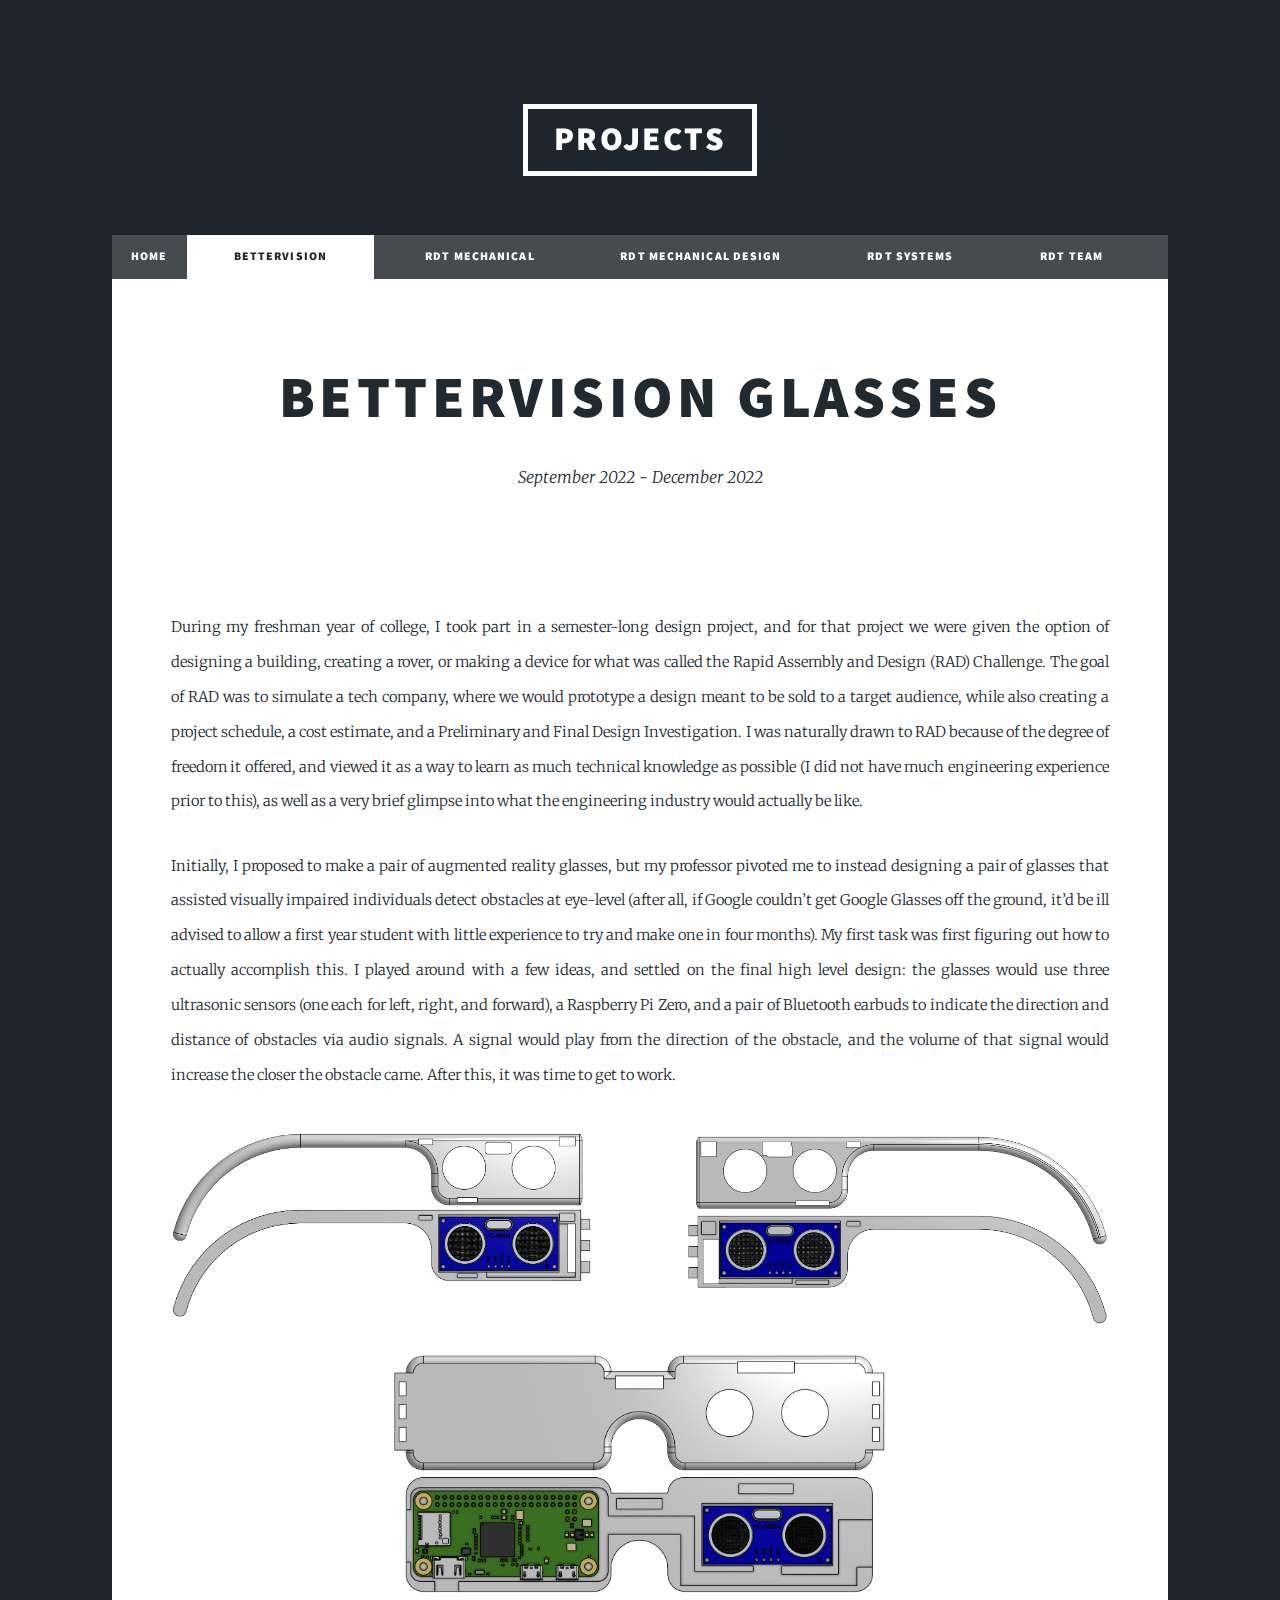
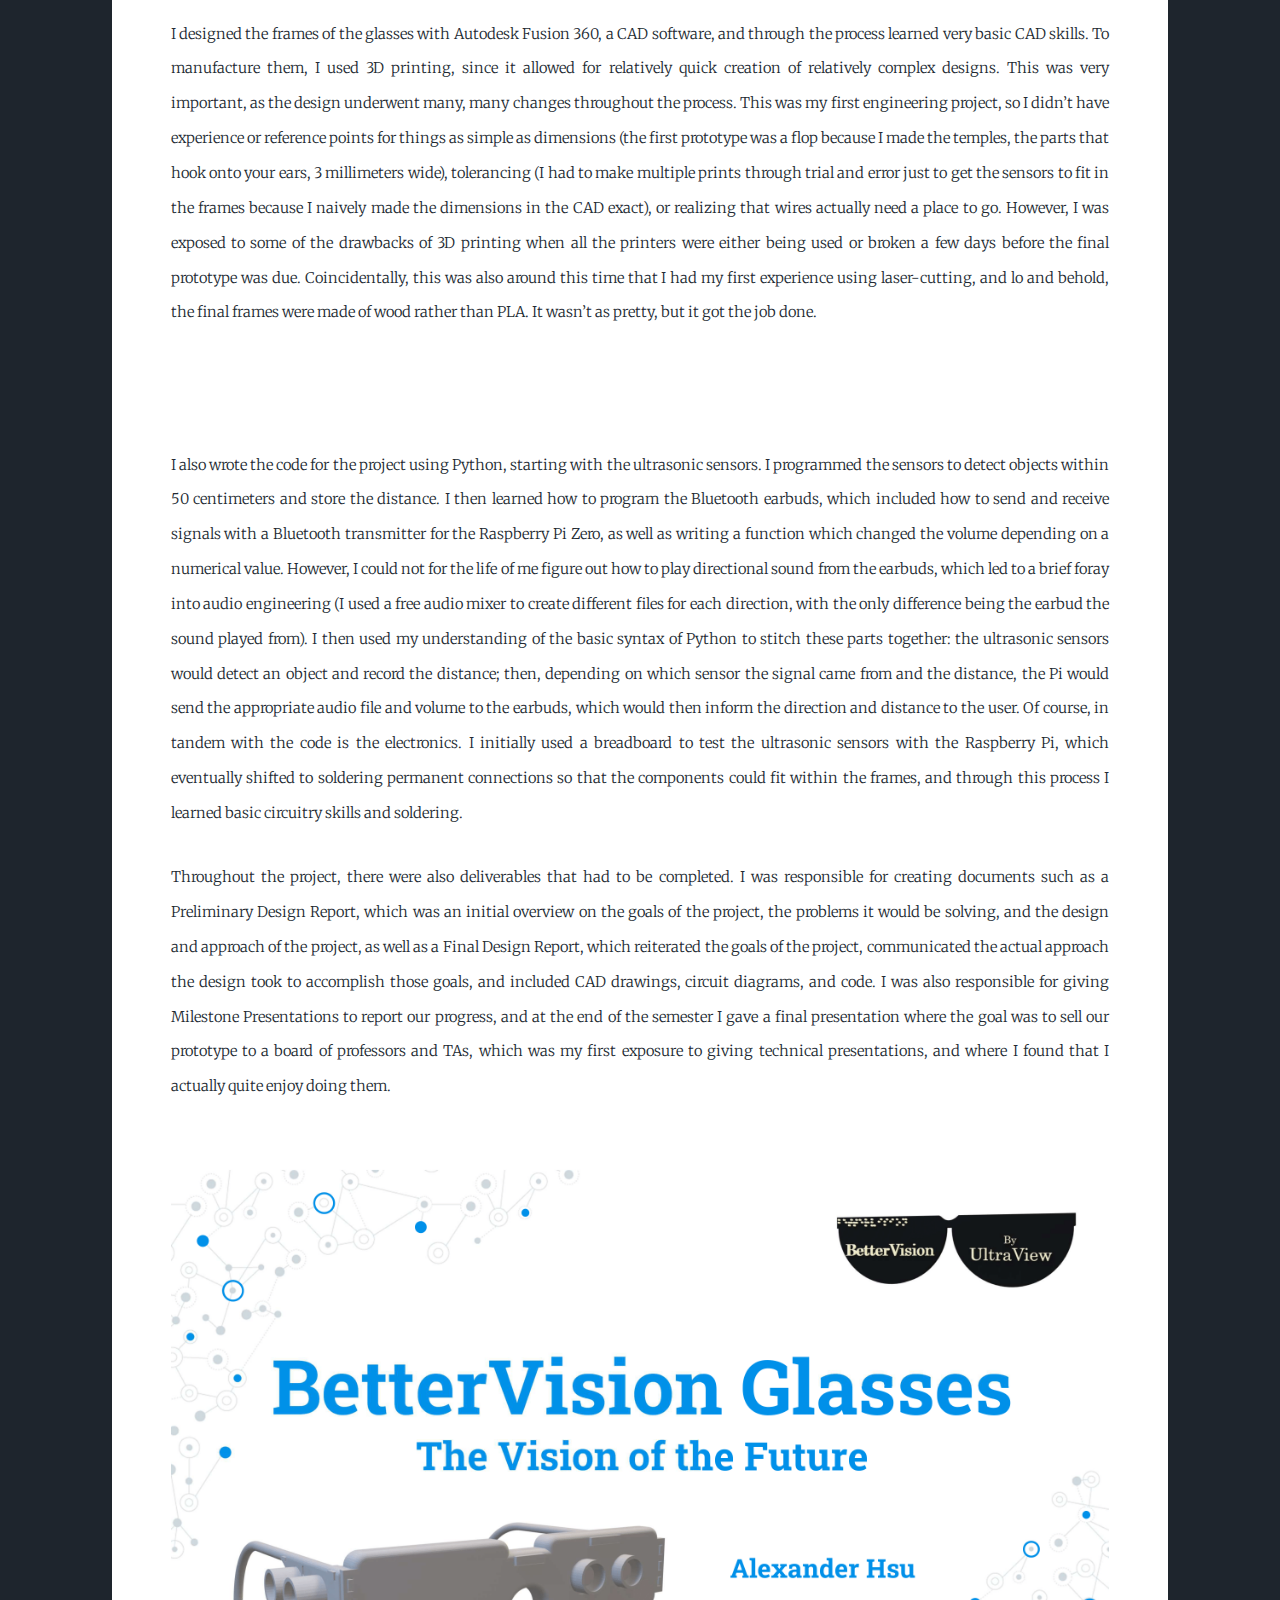
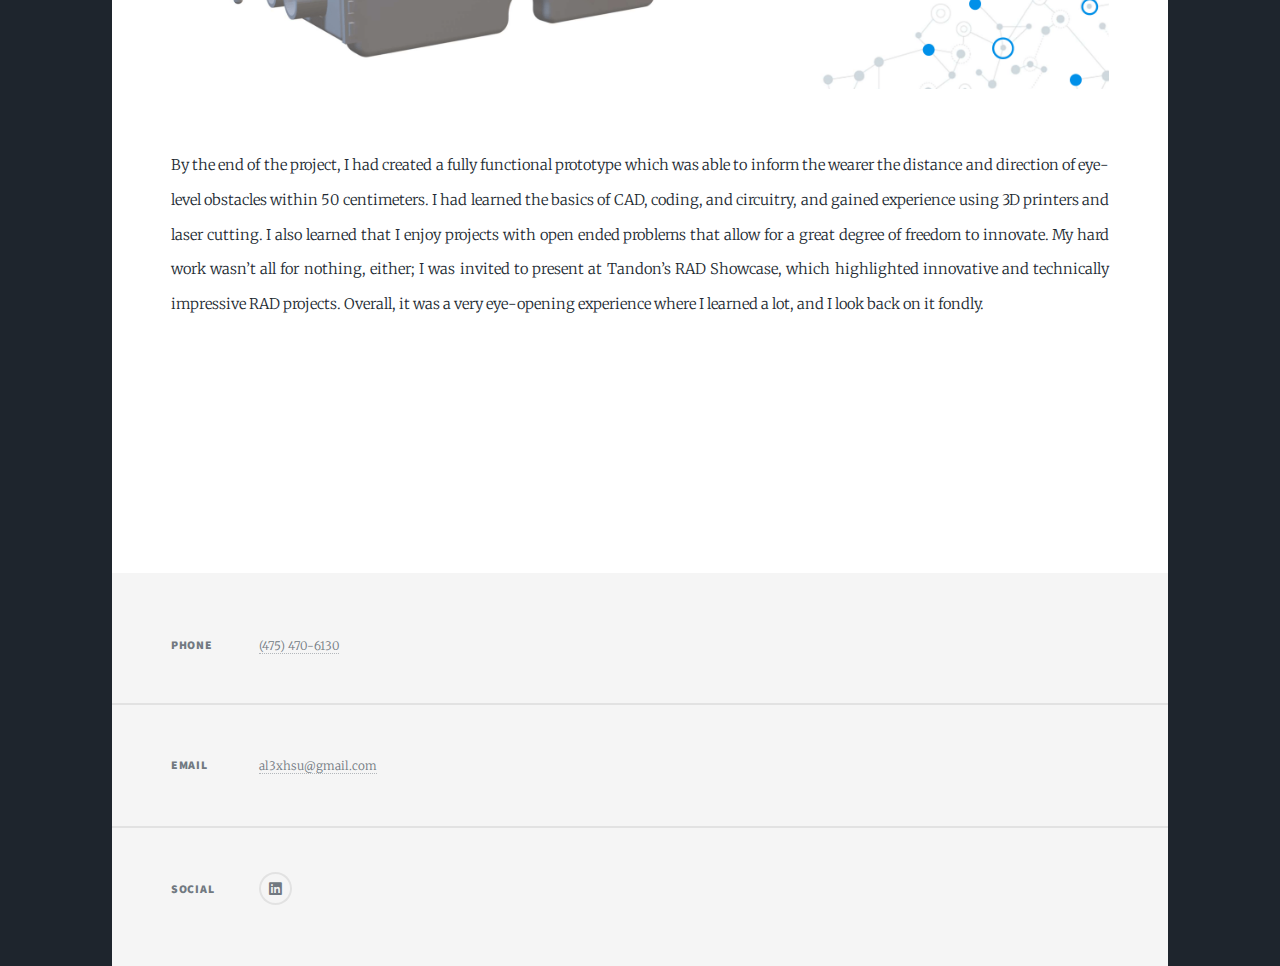
==== bettervision.html @ 8af9a76c "Update bettervision.html" ====
<!DOCTYPE HTML>
<!--
	Massively by HTML5 UP
	html5up.net | @ajlkn
	Free for personal and commercial use under the CCA 3.0 license (html5up.net/license)
-->
<html>
	<head>
		<title>BetterVision Glasses</title>
		<meta charset="utf-8" />
		<meta name="viewport" content="width=device-width, initial-scale=1, user-scalable=no" />
		<link rel="stylesheet" href="assets/css/main.css" />
		<noscript><link rel="stylesheet" href="assets/css/noscript.css" /></noscript>
	</head>
	<body class="is-preload">

		<!-- Wrapper -->
			<div id="wrapper">

				<!-- Header -->
					<header id="header">
						<a href="index.html" class="logo">Projects</a>
					</header>

				<!-- Nav -->
                    <nav id="nav">
                        <ul class="links">
                            <li><a href="index.html">Home</a></li>
							<li class="active"><a href="bettervision.html">BetterVision Glasses</a></li>
							<li><a href="rdt-meche.html">RDT Mechanical Engineer</a></li>
							<li><a href="rdt-mechanical-design-lead.html">RDT Mechanical Design Lead</a></li>
							<li><a href="rdt-se.html">RDT Systems Engineer</a></li>
							<li><a href="rdt-team-lead.html">RDT Team Lead</a></li>
                        </ul>
                    </nav>

				<!-- Main -->
					<div id="main">

						<!-- Post -->
							<section class="post">
								<header class="major">
									<h1>BetterVision Glasses</h1>
									<p>September 2022 - December 2022</p>
								</header>
								<div class="image main"><img src="images/bettervision title.png" alt="" /></div>
								<p>During my freshman year of college, I took part in a semester-long design project, and for that project we were given the option of designing a building, creating a rover, or making a device for what was called the Rapid Assembly and Design (RAD) Challenge. The goal of RAD was to simulate a tech company, where we would prototype a design meant to be sold to a target audience, while also creating a project schedule, a cost estimate, and a Preliminary and Final Design Investigation. I was naturally drawn to RAD because of the degree of freedom it offered, and viewed it as a way to learn as much technical knowledge as possible (I did not have much engineering experience prior to this), as well as a very brief glimpse into what the engineering industry would actually be like.</p>
								<p>Initially, I proposed to make a pair of augmented reality glasses, but my professor pivoted me to instead designing a pair of glasses that assisted visually impaired individuals detect obstacles at eye-level (after all, if Google couldn’t get Google Glasses off the ground, it’d be ill advised to allow a first year student with little experience to try and make one in four months). My first task was first figuring out how to actually accomplish this. I played around with a few ideas, and settled on the final high level design: the glasses would use three ultrasonic sensors (one each for left, right, and forward), a Raspberry Pi Zero, and a pair of Bluetooth earbuds to indicate the direction and distance of obstacles via audio signals. A signal would play from the direction of the obstacle, and the volume of that signal would increase the closer the obstacle came. After this, it was time to get to work. </p>
								<div class="image left"><img src="images/bvright.png" alt="" /></div><div class="image right"><img src="images/bvleft.png" alt="" /></div>
								<div class="image center"><img src="images/bvfront.png" alt="" /></div>
								<p>I designed the frames of the glasses with Autodesk Fusion 360, a CAD software, and through the process learned very basic CAD skills. To manufacture them, I used 3D printing, since it allowed for relatively quick creation of relatively complex designs. This was very important, as the design underwent many, many changes throughout the process. This was my first engineering project, so I didn’t have experience or reference points for things as simple as dimensions (the first prototype was a flop because I made the temples, the parts that hook onto your ears, 3 millimeters wide), tolerancing (I had to make multiple prints through trial and error just to get the sensors to fit in the frames because I naively made the dimensions in the CAD exact), or realizing that wires actually need a place to go. However, I was exposed to some of the drawbacks of 3D printing when all the printers were either being used or broken a few days before the final prototype was due. Coincidentally, this was also around this time that I had my first experience using laser-cutting, and lo and behold, the final frames were made of wood rather than PLA. It wasn’t as pretty, but it got the job done.</p>
								<div class="image main"><img src="images/physicalframes.png" alt="" /></div>
								<p>I also wrote the code for the project using Python, starting with the ultrasonic sensors. I programmed the sensors to detect objects within 50 centimeters and store the distance. I then learned how to program the Bluetooth earbuds, which included how to send and receive signals with a Bluetooth transmitter for the Raspberry Pi Zero, as well as writing a function which changed the volume depending on a numerical value. However, I could not for the life of me figure out how to play directional sound from the earbuds, which led to a brief foray into audio engineering (I used a free audio mixer to create different files for each direction, with the only difference being the earbud the sound played from). I then used my understanding of the basic syntax of Python to stitch these parts together: the ultrasonic sensors would detect an object and record the distance; then, depending on which sensor the signal came from and the distance, the Pi would send the appropriate audio file and volume to the earbuds, which would then inform the direction and distance to the user. Of course, in tandem with the code is the electronics. I initially used a breadboard to test the ultrasonic sensors with the Raspberry Pi, which eventually shifted to soldering permanent connections so that the components could fit within the frames, and through this process I learned basic circuitry skills and soldering.</p>
								<p>Throughout the project, there were also deliverables that had to be completed. I was responsible for creating documents such as a Preliminary Design Report, which was an initial overview on the goals of the project, the problems it would be solving, and the design and approach of the project, as well as a Final Design Report, which reiterated the goals of the project, communicated the actual approach the design took to accomplish those goals, and included CAD drawings, circuit diagrams, and code. I was also responsible for giving Milestone Presentations to report our progress, and at the end of the semester I gave a final presentation where the goal was to sell our prototype to a board of professors and TAs, which was my first exposure to giving technical presentations, and where I found that I actually quite enjoy doing them.</p>
								<div class="image main"><img src="images/bvpres.png" alt="" /></div>
								<p>By the end of the project, I had created a fully functional prototype which was able to inform the wearer the distance and direction of eye-level obstacles within 50 centimeters. I had learned the basics of CAD, coding, and circuitry, and gained experience using 3D printers and laser cutting. I also learned that I enjoy projects with open ended problems that allow for a great degree of freedom to innovate. My hard work wasn’t all for nothing, either; I was invited to present at Tandon’s RAD Showcase, which highlighted innovative and technically impressive RAD projects. Overall, it was a very eye-opening experience where I learned a lot, and I look back on it fondly.</p>
								<iframe width = 80% height = 40% src="https://www.youtube.com/embed/MuAS_kwCb08"></iframe>
							</section>

					</div>

				<!-- Footer -->
					<footer id="footer">
						</section>
						<section class="split contact">
							<section>
								<h3>Phone</h3>
								<p><a href="#">(475) 470-6130</a></p>
							</section>
							<section>
								<h3>Email</h3>
								<p><a href="#">al3xhsu@gmail.com</a></p>
							</section>
							<section>
								<h3>Social</h3>
								<ul class="icons alt"><li><a href="https://www.linkedin.com/in/alexander-hsu-753061252/" class="icon brands alt fa-linkedin"><span class="label">LinkedIn</span></a></li>
								</ul>
							</section>
						</section>
					</footer>

					</div>

			</div>

		<!-- Scripts -->
			<script src="assets/js/jquery.min.js"></script>
			<script src="assets/js/jquery.scrollex.min.js"></script>
			<script src="assets/js/jquery.scrolly.min.js"></script>
			<script src="assets/js/browser.min.js"></script>
			<script src="assets/js/breakpoints.min.js"></script>
			<script src="assets/js/util.js"></script>
			<script src="assets/js/main.js"></script>

	</body>
</html>
---- assets/css/main.css ----
@import url(fontawesome-all.min.css);
@import url("https://fonts.googleapis.com/css?family=Merriweather:300,700,300italic,700italic|Source+Sans+Pro:900");

/*
	Massively by HTML5 UP
	html5up.net | @ajlkn
	Free for personal and commercial use under the CCA 3.0 license (html5up.net/license)
*/

html, body, div, span, applet, object,
iframe, h1, h2, h3, h4, h5, h6, p, blockquote,
pre, a, abbr, acronym, address, big, cite,
code, del, dfn, em, img, ins, kbd, q, s, samp,
small, strike, strong, sub, sup, tt, var, b,
u, i, center, dl, dt, dd, ol, ul, li, fieldset,
form, label, legend, table, caption, tbody,
tfoot, thead, tr, th, td, article, aside,
canvas, details, embed, figure, figcaption,
footer, header, hgroup, menu, nav, output, ruby,
section, summary, time, mark, audio, video {
	margin: 0;
	padding: 0;
	border: 0;
	font-size: 100%;
	font: inherit;
	vertical-align: baseline;}

article, aside, details, figcaption, figure,
footer, header, hgroup, menu, nav, section {
	display: block;}

body {
	line-height: 1;
}

ol, ul {
	list-style: none;
}

blockquote, q {
	quotes: none;
}

	blockquote:before, blockquote:after, q:before, q:after {
		content: '';
		content: none;
	}

table {
	border-collapse: collapse;
	border-spacing: 0;
}

body {
	-webkit-text-size-adjust: none;
}

mark {
	background-color: transparent;
	color: inherit;
}

input::-moz-focus-inner {
	border: 0;
	padding: 0;
}

input, select, textarea {
	-moz-appearance: none;
	-webkit-appearance: none;
	-ms-appearance: none;
	appearance: none;
}

/* Basic */

	@-ms-viewport {
		width: device-width;
	}

	body {
		-ms-overflow-style: scrollbar;
	}

	@media screen and (max-width: 480px) {

		html, body {
			min-width: 320px;
		}

	}

	html {
		box-sizing: border-box;
	}

	*, *:before, *:after {
		box-sizing: inherit;
	}

	body {
		background-color: #1e252d;
	}

		body.is-preload *, body.is-preload *:before, body.is-preload *:after {
			-moz-animation: none !important;
			-webkit-animation: none !important;
			-ms-animation: none !important;
			animation: none !important;
			-moz-transition: none !important;
			-webkit-transition: none !important;
			-ms-transition: none !important;
			transition: none !important;
		}

/* Type */

	html {
		font-size: 16pt;
	}

		@media screen and (max-width: 1680px) {

			html {
				font-size: 12pt;
			}

		}

		@media screen and (max-width: 1280px) {

			html {
				font-size: 11pt;
			}

		}

		@media screen and (max-width: 360px) {

			html {
				font-size: 10pt;
			}

		}

	body {
		color: #212931;
	}

	body, input, select, textarea {
		font-family: "Merriweather", Georgia, serif;
		font-weight: 300;
		font-size: 1rem;
		line-height: 2.375;
	}

	a {
		-moz-transition: color 0.2s ease-in-out, background-color 0.2s ease-in-out, border-color 0.2s ease-in-out, box-shadow 0.2s ease-in-out;
		-webkit-transition: color 0.2s ease-in-out, background-color 0.2s ease-in-out, border-color 0.2s ease-in-out, box-shadow 0.2s ease-in-out;
		-ms-transition: color 0.2s ease-in-out, background-color 0.2s ease-in-out, border-color 0.2s ease-in-out, box-shadow 0.2s ease-in-out;
		transition: color 0.2s ease-in-out, background-color 0.2s ease-in-out, border-color 0.2s ease-in-out, box-shadow 0.2s ease-in-out;
		border-bottom: dotted 1px;
		text-decoration: none;
	}

		a:hover {
			border-bottom-color: transparent;
		}

	strong, b {
		font-weight: 600;
	}

	em, i {
		font-style: italic;
	}

	p {
		text-align: justify;
		margin: 0 0 2rem 0;
	}

	h1, h2, h3, h4, h5, h6 {
		font-family: "Source Sans Pro", Helvetica, sans-serif;
		font-weight: 900;
		line-height: 1.5;
		letter-spacing: 0.075em;
		text-transform: uppercase;
		margin: 0 0 1rem 0;
	}

		h1 a, h2 a, h3 a, h4 a, h5 a, h6 a {
			border-bottom: 0;
			color: inherit;
			text-decoration: none;
		}

	h1 {
		font-size: 4rem;
		line-height: 1.1;
		margin: 0 0 2rem 0;
	}

	h2 {
		font-size: 1.75rem;
		line-height: 1.3;
		margin: 0 0 1.5rem 0;
	}

	h3 {
		font-size: 1.25rem;
		margin: 0 0 1.5rem 0;
	}

	h4 {
		font-size: 1rem;
	}

	h5 {
		font-size: 0.9rem;
	}

	h6 {
		font-size: 0.8rem;
	}

	sub {
		font-size: 0.8rem;
		position: relative;
		top: 0.5rem;
	}

	sup {
		font-size: 0.8rem;
		position: relative;
		top: -0.5rem;
	}

	blockquote {
		border-left: solid 4px;
		font-style: italic;
		margin: 0 0 2rem 0;
		padding: 0.5rem 0 0.5rem 2rem;
	}

	code {
		border: solid 2px;
		font-family: "Courier New", monospace;
		font-size: 0.9rem;
		margin: 0 0.25rem;
		padding: 0.25rem 0.65rem;
	}

	pre {
		-webkit-overflow-scrolling: touch;
		font-family: "Courier New", monospace;
		font-size: 0.9rem;
		margin: 0 0 2rem 0;
	}

		pre code {
			display: block;
			line-height: 1.75;
			padding: 1rem 1.5rem;
			overflow-x: auto;
		}

	hr {
		border: 0;
		border-bottom: solid 2px;
		margin: 3rem 0;
	}

		hr.major {
			margin: 5rem 0;
		}

	.align-left {
		text-align: left;
	}

	.align-center {
		text-align: center;
	}

	.align-right {
		text-align: right;
	}

	input, select, textarea {
		color: #212931;
	}

	a {
		color: #212931;
		border-bottom-color: rgba(33, 41, 49, 0.5);
	}

		a:hover {
			border-bottom-color: transparent;
			color: #18bfef !important;
		}

	strong, b {
		color: #212931;
	}

	h1, h2, h3, h4, h5, h6 {
		color: #212931;
	}

	blockquote {
		border-left-color: #eeeeee;
	}

	code {
		background: rgba(220, 220, 220, 0.25);
		border-color: #eeeeee;
	}

	hr {
		border-bottom-color: #eeeeee;
	}

/* Row */

	.row {
		display: flex;
		flex-wrap: wrap;
		box-sizing: border-box;
		align-items: stretch;
	}

		.row > * {
			box-sizing: border-box;
		}

		.row.gtr-uniform > * > :last-child {
			margin-bottom: 0;
		}

		.row.aln-left {
			justify-content: flex-start;
		}

		.row.aln-center {
			justify-content: center;
		}

		.row.aln-right {
			justify-content: flex-end;
		}

		.row.aln-top {
			align-items: flex-start;
		}

		.row.aln-middle {
			align-items: center;
		}

		.row.aln-bottom {
			align-items: flex-end;
		}

		.row > .imp {
			order: -1;
		}

		.row > .col-1 {
			width: 8.33333%;
		}

		.row > .off-1 {
			margin-left: 8.33333%;
		}

		.row > .col-2 {
			width: 16.66667%;
		}

		.row > .off-2 {
			margin-left: 16.66667%;
		}

		.row > .col-3 {
			width: 25%;
		}

		.row > .off-3 {
			margin-left: 25%;
		}

		.row > .col-4 {
			width: 33.33333%;
		}

		.row > .off-4 {
			margin-left: 33.33333%;
		}

		.row > .col-5 {
			width: 41.66667%;
		}

		.row > .off-5 {
			margin-left: 41.66667%;
		}

		.row > .col-6 {
			width: 50%;
		}

		.row > .off-6 {
			margin-left: 50%;
		}

		.row > .col-7 {
			width: 58.33333%;
		}

		.row > .off-7 {
			margin-left: 58.33333%;
		}

		.row > .col-8 {
			width: 66.66667%;
		}

		.row > .off-8 {
			margin-left: 66.66667%;
		}

		.row > .col-9 {
			width: 75%;
		}

		.row > .off-9 {
			margin-left: 75%;
		}

		.row > .col-10 {
			width: 83.33333%;
		}

		.row > .off-10 {
			margin-left: 83.33333%;
		}

		.row > .col-11 {
			width: 91.66667%;
		}

		.row > .off-11 {
			margin-left: 91.66667%;
		}

		.row > .col-12 {
			width: 100%;
		}

		.row > .off-12 {
			margin-left: 100%;
		}

		.row.gtr-0 {
			margin-top: 0;
			margin-left: 0rem;
		}

			.row.gtr-0 > * {
				padding: 0 0 0 0rem;
			}

			.row.gtr-0.gtr-uniform {
				margin-top: 0rem;
			}

				.row.gtr-0.gtr-uniform > * {
					padding-top: 0rem;
				}

		.row.gtr-25 {
			margin-top: 0;
			margin-left: -0.375rem;
		}

			.row.gtr-25 > * {
				padding: 0 0 0 0.375rem;
			}

			.row.gtr-25.gtr-uniform {
				margin-top: -0.375rem;
			}

				.row.gtr-25.gtr-uniform > * {
					padding-top: 0.375rem;
				}

		.row.gtr-50 {
			margin-top: 0;
			margin-left: -0.75rem;
		}

			.row.gtr-50 > * {
				padding: 0 0 0 0.75rem;
			}

			.row.gtr-50.gtr-uniform {
				margin-top: -0.75rem;
			}

				.row.gtr-50.gtr-uniform > * {
					padding-top: 0.75rem;
				}

		.row {
			margin-top: 0;
			margin-left: -1.5rem;
		}

			.row > * {
				padding: 0 0 0 1.5rem;
			}

			.row.gtr-uniform {
				margin-top: -1.5rem;
			}

				.row.gtr-uniform > * {
					padding-top: 1.5rem;
				}

		.row.gtr-150 {
			margin-top: 0;
			margin-left: -2.25rem;
		}

			.row.gtr-150 > * {
				padding: 0 0 0 2.25rem;
			}

			.row.gtr-150.gtr-uniform {
				margin-top: -2.25rem;
			}

				.row.gtr-150.gtr-uniform > * {
					padding-top: 2.25rem;
				}

		.row.gtr-200 {
			margin-top: 0;
			margin-left: -3rem;
		}

			.row.gtr-200 > * {
				padding: 0 0 0 3rem;
			}

			.row.gtr-200.gtr-uniform {
				margin-top: -3rem;
			}

				.row.gtr-200.gtr-uniform > * {
					padding-top: 3rem;
				}

		@media screen and (max-width: 1680px) {

			.row {
				display: flex;
				flex-wrap: wrap;
				box-sizing: border-box;
				align-items: stretch;
			}

				.row > * {
					box-sizing: border-box;
				}

				.row.gtr-uniform > * > :last-child {
					margin-bottom: 0;
				}

				.row.aln-left {
					justify-content: flex-start;
				}

				.row.aln-center {
					justify-content: center;
				}

				.row.aln-right {
					justify-content: flex-end;
				}

				.row.aln-top {
					align-items: flex-start;
				}

				.row.aln-middle {
					align-items: center;
				}

				.row.aln-bottom {
					align-items: flex-end;
				}

				.row > .imp-xlarge {
					order: -1;
				}

				.row > .col-1-xlarge {
					width: 8.33333%;
				}

				.row > .off-1-xlarge {
					margin-left: 8.33333%;
				}

				.row > .col-2-xlarge {
					width: 16.66667%;
				}

				.row > .off-2-xlarge {
					margin-left: 16.66667%;
				}

				.row > .col-3-xlarge {
					width: 25%;
				}

				.row > .off-3-xlarge {
					margin-left: 25%;
				}

				.row > .col-4-xlarge {
					width: 33.33333%;
				}

				.row > .off-4-xlarge {
					margin-left: 33.33333%;
				}

				.row > .col-5-xlarge {
					width: 41.66667%;
				}

				.row > .off-5-xlarge {
					margin-left: 41.66667%;
				}

				.row > .col-6-xlarge {
					width: 50%;
				}

				.row > .off-6-xlarge {
					margin-left: 50%;
				}

				.row > .col-7-xlarge {
					width: 58.33333%;
				}

				.row > .off-7-xlarge {
					margin-left: 58.33333%;
				}

				.row > .col-8-xlarge {
					width: 66.66667%;
				}

				.row > .off-8-xlarge {
					margin-left: 66.66667%;
				}

				.row > .col-9-xlarge {
					width: 75%;
				}

				.row > .off-9-xlarge {
					margin-left: 75%;
				}

				.row > .col-10-xlarge {
					width: 83.33333%;
				}

				.row > .off-10-xlarge {
					margin-left: 83.33333%;
				}

				.row > .col-11-xlarge {
					width: 91.66667%;
				}

				.row > .off-11-xlarge {
					margin-left: 91.66667%;
				}

				.row > .col-12-xlarge {
					width: 100%;
				}

				.row > .off-12-xlarge {
					margin-left: 100%;
				}

				.row.gtr-0 {
					margin-top: 0;
					margin-left: 0rem;
				}

					.row.gtr-0 > * {
						padding: 0 0 0 0rem;
					}

					.row.gtr-0.gtr-uniform {
						margin-top: 0rem;
					}

						.row.gtr-0.gtr-uniform > * {
							padding-top: 0rem;
						}

				.row.gtr-25 {
					margin-top: 0;
					margin-left: -0.375rem;
				}

					.row.gtr-25 > * {
						padding: 0 0 0 0.375rem;
					}

					.row.gtr-25.gtr-uniform {
						margin-top: -0.375rem;
					}

						.row.gtr-25.gtr-uniform > * {
							padding-top: 0.375rem;
						}

				.row.gtr-50 {
					margin-top: 0;
					margin-left: -0.75rem;
				}

					.row.gtr-50 > * {
						padding: 0 0 0 0.75rem;
					}

					.row.gtr-50.gtr-uniform {
						margin-top: -0.75rem;
					}

						.row.gtr-50.gtr-uniform > * {
							padding-top: 0.75rem;
						}

				.row {
					margin-top: 0;
					margin-left: -1.5rem;
				}

					.row > * {
						padding: 0 0 0 1.5rem;
					}

					.row.gtr-uniform {
						margin-top: -1.5rem;
					}

						.row.gtr-uniform > * {
							padding-top: 1.5rem;
						}

				.row.gtr-150 {
					margin-top: 0;
					margin-left: -2.25rem;
				}

					.row.gtr-150 > * {
						padding: 0 0 0 2.25rem;
					}

					.row.gtr-150.gtr-uniform {
						margin-top: -2.25rem;
					}

						.row.gtr-150.gtr-uniform > * {
							padding-top: 2.25rem;
						}

				.row.gtr-200 {
					margin-top: 0;
					margin-left: -3rem;
				}

					.row.gtr-200 > * {
						padding: 0 0 0 3rem;
					}

					.row.gtr-200.gtr-uniform {
						margin-top: -3rem;
					}

						.row.gtr-200.gtr-uniform > * {
							padding-top: 3rem;
						}

		}

		@media screen and (max-width: 1280px) {

			.row {
				display: flex;
				flex-wrap: wrap;
				box-sizing: border-box;
				align-items: stretch;
			}

				.row > * {
					box-sizing: border-box;
				}

				.row.gtr-uniform > * > :last-child {
					margin-bottom: 0;
				}

				.row.aln-left {
					justify-content: flex-start;
				}

				.row.aln-center {
					justify-content: center;
				}

				.row.aln-right {
					justify-content: flex-end;
				}

				.row.aln-top {
					align-items: flex-start;
				}

				.row.aln-middle {
					align-items: center;
				}

				.row.aln-bottom {
					align-items: flex-end;
				}

				.row > .imp-large {
					order: -1;
				}

				.row > .col-1-large {
					width: 8.33333%;
				}

				.row > .off-1-large {
					margin-left: 8.33333%;
				}

				.row > .col-2-large {
					width: 16.66667%;
				}

				.row > .off-2-large {
					margin-left: 16.66667%;
				}

				.row > .col-3-large {
					width: 25%;
				}

				.row > .off-3-large {
					margin-left: 25%;
				}

				.row > .col-4-large {
					width: 33.33333%;
				}

				.row > .off-4-large {
					margin-left: 33.33333%;
				}

				.row > .col-5-large {
					width: 41.66667%;
				}

				.row > .off-5-large {
					margin-left: 41.66667%;
				}

				.row > .col-6-large {
					width: 50%;
				}

				.row > .off-6-large {
					margin-left: 50%;
				}

				.row > .col-7-large {
					width: 58.33333%;
				}

				.row > .off-7-large {
					margin-left: 58.33333%;
				}

				.row > .col-8-large {
					width: 66.66667%;
				}

				.row > .off-8-large {
					margin-left: 66.66667%;
				}

				.row > .col-9-large {
					width: 75%;
				}

				.row > .off-9-large {
					margin-left: 75%;
				}

				.row > .col-10-large {
					width: 83.33333%;
				}

				.row > .off-10-large {
					margin-left: 83.33333%;
				}

				.row > .col-11-large {
					width: 91.66667%;
				}

				.row > .off-11-large {
					margin-left: 91.66667%;
				}

				.row > .col-12-large {
					width: 100%;
				}

				.row > .off-12-large {
					margin-left: 100%;
				}

				.row.gtr-0 {
					margin-top: 0;
					margin-left: 0rem;
				}

					.row.gtr-0 > * {
						padding: 0 0 0 0rem;
					}

					.row.gtr-0.gtr-uniform {
						margin-top: 0rem;
					}

						.row.gtr-0.gtr-uniform > * {
							padding-top: 0rem;
						}

				.row.gtr-25 {
					margin-top: 0;
					margin-left: -0.375rem;
				}

					.row.gtr-25 > * {
						padding: 0 0 0 0.375rem;
					}

					.row.gtr-25.gtr-uniform {
						margin-top: -0.375rem;
					}

						.row.gtr-25.gtr-uniform > * {
							padding-top: 0.375rem;
						}

				.row.gtr-50 {
					margin-top: 0;
					margin-left: -0.75rem;
				}

					.row.gtr-50 > * {
						padding: 0 0 0 0.75rem;
					}

					.row.gtr-50.gtr-uniform {
						margin-top: -0.75rem;
					}

						.row.gtr-50.gtr-uniform > * {
							padding-top: 0.75rem;
						}

				.row {
					margin-top: 0;
					margin-left: -1.5rem;
				}

					.row > * {
						padding: 0 0 0 1.5rem;
					}

					.row.gtr-uniform {
						margin-top: -1.5rem;
					}

						.row.gtr-uniform > * {
							padding-top: 1.5rem;
						}

				.row.gtr-150 {
					margin-top: 0;
					margin-left: -2.25rem;
				}

					.row.gtr-150 > * {
						padding: 0 0 0 2.25rem;
					}

					.row.gtr-150.gtr-uniform {
						margin-top: -2.25rem;
					}

						.row.gtr-150.gtr-uniform > * {
							padding-top: 2.25rem;
						}

				.row.gtr-200 {
					margin-top: 0;
					margin-left: -3rem;
				}

					.row.gtr-200 > * {
						padding: 0 0 0 3rem;
					}

					.row.gtr-200.gtr-uniform {
						margin-top: -3rem;
					}

						.row.gtr-200.gtr-uniform > * {
							padding-top: 3rem;
						}

		}

		@media screen and (max-width: 980px) {

			.row {
				display: flex;
				flex-wrap: wrap;
				box-sizing: border-box;
				align-items: stretch;
			}

				.row > * {
					box-sizing: border-box;
				}

				.row.gtr-uniform > * > :last-child {
					margin-bottom: 0;
				}

				.row.aln-left {
					justify-content: flex-start;
				}

				.row.aln-center {
					justify-content: center;
				}

				.row.aln-right {
					justify-content: flex-end;
				}

				.row.aln-top {
					align-items: flex-start;
				}

				.row.aln-middle {
					align-items: center;
				}

				.row.aln-bottom {
					align-items: flex-end;
				}

				.row > .imp-medium {
					order: -1;
				}

				.row > .col-1-medium {
					width: 8.33333%;
				}

				.row > .off-1-medium {
					margin-left: 8.33333%;
				}

				.row > .col-2-medium {
					width: 16.66667%;
				}

				.row > .off-2-medium {
					margin-left: 16.66667%;
				}

				.row > .col-3-medium {
					width: 25%;
				}

				.row > .off-3-medium {
					margin-left: 25%;
				}

				.row > .col-4-medium {
					width: 33.33333%;
				}

				.row > .off-4-medium {
					margin-left: 33.33333%;
				}

				.row > .col-5-medium {
					width: 41.66667%;
				}

				.row > .off-5-medium {
					margin-left: 41.66667%;
				}

				.row > .col-6-medium {
					width: 50%;
				}

				.row > .off-6-medium {
					margin-left: 50%;
				}

				.row > .col-7-medium {
					width: 58.33333%;
				}

				.row > .off-7-medium {
					margin-left: 58.33333%;
				}

				.row > .col-8-medium {
					width: 66.66667%;
				}

				.row > .off-8-medium {
					margin-left: 66.66667%;
				}

				.row > .col-9-medium {
					width: 75%;
				}

				.row > .off-9-medium {
					margin-left: 75%;
				}

				.row > .col-10-medium {
					width: 83.33333%;
				}

				.row > .off-10-medium {
					margin-left: 83.33333%;
				}

				.row > .col-11-medium {
					width: 91.66667%;
				}

				.row > .off-11-medium {
					margin-left: 91.66667%;
				}

				.row > .col-12-medium {
					width: 100%;
				}

				.row > .off-12-medium {
					margin-left: 100%;
				}

				.row.gtr-0 {
					margin-top: 0;
					margin-left: 0rem;
				}

					.row.gtr-0 > * {
						padding: 0 0 0 0rem;
					}

					.row.gtr-0.gtr-uniform {
						margin-top: 0rem;
					}

						.row.gtr-0.gtr-uniform > * {
							padding-top: 0rem;
						}

				.row.gtr-25 {
					margin-top: 0;
					margin-left: -0.375rem;
				}

					.row.gtr-25 > * {
						padding: 0 0 0 0.375rem;
					}

					.row.gtr-25.gtr-uniform {
						margin-top: -0.375rem;
					}

						.row.gtr-25.gtr-uniform > * {
							padding-top: 0.375rem;
						}

				.row.gtr-50 {
					margin-top: 0;
					margin-left: -0.75rem;
				}

					.row.gtr-50 > * {
						padding: 0 0 0 0.75rem;
					}

					.row.gtr-50.gtr-uniform {
						margin-top: -0.75rem;
					}

						.row.gtr-50.gtr-uniform > * {
							padding-top: 0.75rem;
						}

				.row {
					margin-top: 0;
					margin-left: -1.5rem;
				}

					.row > * {
						padding: 0 0 0 1.5rem;
					}

					.row.gtr-uniform {
						margin-top: -1.5rem;
					}

						.row.gtr-uniform > * {
							padding-top: 1.5rem;
						}

				.row.gtr-150 {
					margin-top: 0;
					margin-left: -2.25rem;
				}

					.row.gtr-150 > * {
						padding: 0 0 0 2.25rem;
					}

					.row.gtr-150.gtr-uniform {
						margin-top: -2.25rem;
					}

						.row.gtr-150.gtr-uniform > * {
							padding-top: 2.25rem;
						}

				.row.gtr-200 {
					margin-top: 0;
					margin-left: -3rem;
				}

					.row.gtr-200 > * {
						padding: 0 0 0 3rem;
					}

					.row.gtr-200.gtr-uniform {
						margin-top: -3rem;
					}

						.row.gtr-200.gtr-uniform > * {
							padding-top: 3rem;
						}

		}

		@media screen and (max-width: 736px) {

			.row {
				display: flex;
				flex-wrap: wrap;
				box-sizing: border-box;
				align-items: stretch;
			}

				.row > * {
					box-sizing: border-box;
				}

				.row.gtr-uniform > * > :last-child {
					margin-bottom: 0;
				}

				.row.aln-left {
					justify-content: flex-start;
				}

				.row.aln-center {
					justify-content: center;
				}

				.row.aln-right {
					justify-content: flex-end;
				}

				.row.aln-top {
					align-items: flex-start;
				}

				.row.aln-middle {
					align-items: center;
				}

				.row.aln-bottom {
					align-items: flex-end;
				}

				.row > .imp-small {
					order: -1;
				}

				.row > .col-1-small {
					width: 8.33333%;
				}

				.row > .off-1-small {
					margin-left: 8.33333%;
				}

				.row > .col-2-small {
					width: 16.66667%;
				}

				.row > .off-2-small {
					margin-left: 16.66667%;
				}

				.row > .col-3-small {
					width: 25%;
				}

				.row > .off-3-small {
					margin-left: 25%;
				}

				.row > .col-4-small {
					width: 33.33333%;
				}

				.row > .off-4-small {
					margin-left: 33.33333%;
				}

				.row > .col-5-small {
					width: 41.66667%;
				}

				.row > .off-5-small {
					margin-left: 41.66667%;
				}

				.row > .col-6-small {
					width: 50%;
				}

				.row > .off-6-small {
					margin-left: 50%;
				}

				.row > .col-7-small {
					width: 58.33333%;
				}

				.row > .off-7-small {
					margin-left: 58.33333%;
				}

				.row > .col-8-small {
					width: 66.66667%;
				}

				.row > .off-8-small {
					margin-left: 66.66667%;
				}

				.row > .col-9-small {
					width: 75%;
				}

				.row > .off-9-small {
					margin-left: 75%;
				}

				.row > .col-10-small {
					width: 83.33333%;
				}

				.row > .off-10-small {
					margin-left: 83.33333%;
				}

				.row > .col-11-small {
					width: 91.66667%;
				}

				.row > .off-11-small {
					margin-left: 91.66667%;
				}

				.row > .col-12-small {
					width: 100%;
				}

				.row > .off-12-small {
					margin-left: 100%;
				}

				.row.gtr-0 {
					margin-top: 0;
					margin-left: 0rem;
				}

					.row.gtr-0 > * {
						padding: 0 0 0 0rem;
					}

					.row.gtr-0.gtr-uniform {
						margin-top: 0rem;
					}

						.row.gtr-0.gtr-uniform > * {
							padding-top: 0rem;
						}

				.row.gtr-25 {
					margin-top: 0;
					margin-left: -0.375rem;
				}

					.row.gtr-25 > * {
						padding: 0 0 0 0.375rem;
					}

					.row.gtr-25.gtr-uniform {
						margin-top: -0.375rem;
					}

						.row.gtr-25.gtr-uniform > * {
							padding-top: 0.375rem;
						}

				.row.gtr-50 {
					margin-top: 0;
					margin-left: -0.75rem;
				}

					.row.gtr-50 > * {
						padding: 0 0 0 0.75rem;
					}

					.row.gtr-50.gtr-uniform {
						margin-top: -0.75rem;
					}

						.row.gtr-50.gtr-uniform > * {
							padding-top: 0.75rem;
						}

				.row {
					margin-top: 0;
					margin-left: -1.5rem;
				}

					.row > * {
						padding: 0 0 0 1.5rem;
					}

					.row.gtr-uniform {
						margin-top: -1.5rem;
					}

						.row.gtr-uniform > * {
							padding-top: 1.5rem;
						}

				.row.gtr-150 {
					margin-top: 0;
					margin-left: -2.25rem;
				}

					.row.gtr-150 > * {
						padding: 0 0 0 2.25rem;
					}

					.row.gtr-150.gtr-uniform {
						margin-top: -2.25rem;
					}

						.row.gtr-150.gtr-uniform > * {
							padding-top: 2.25rem;
						}

				.row.gtr-200 {
					margin-top: 0;
					margin-left: -3rem;
				}

					.row.gtr-200 > * {
						padding: 0 0 0 3rem;
					}

					.row.gtr-200.gtr-uniform {
						margin-top: -3rem;
					}

						.row.gtr-200.gtr-uniform > * {
							padding-top: 3rem;
						}

		}

		@media screen and (max-width: 480px) {

			.row {
				display: flex;
				flex-wrap: wrap;
				box-sizing: border-box;
				align-items: stretch;
			}

				.row > * {
					box-sizing: border-box;
				}

				.row.gtr-uniform > * > :last-child {
					margin-bottom: 0;
				}

				.row.aln-left {
					justify-content: flex-start;
				}

				.row.aln-center {
					justify-content: center;
				}

				.row.aln-right {
					justify-content: flex-end;
				}

				.row.aln-top {
					align-items: flex-start;
				}

				.row.aln-middle {
					align-items: center;
				}

				.row.aln-bottom {
					align-items: flex-end;
				}

				.row > .imp-xsmall {
					order: -1;
				}

				.row > .col-1-xsmall {
					width: 8.33333%;
				}

				.row > .off-1-xsmall {
					margin-left: 8.33333%;
				}

				.row > .col-2-xsmall {
					width: 16.66667%;
				}

				.row > .off-2-xsmall {
					margin-left: 16.66667%;
				}

				.row > .col-3-xsmall {
					width: 25%;
				}

				.row > .off-3-xsmall {
					margin-left: 25%;
				}

				.row > .col-4-xsmall {
					width: 33.33333%;
				}

				.row > .off-4-xsmall {
					margin-left: 33.33333%;
				}

				.row > .col-5-xsmall {
					width: 41.66667%;
				}

				.row > .off-5-xsmall {
					margin-left: 41.66667%;
				}

				.row > .col-6-xsmall {
					width: 50%;
				}

				.row > .off-6-xsmall {
					margin-left: 50%;
				}

				.row > .col-7-xsmall {
					width: 58.33333%;
				}

				.row > .off-7-xsmall {
					margin-left: 58.33333%;
				}

				.row > .col-8-xsmall {
					width: 66.66667%;
				}

				.row > .off-8-xsmall {
					margin-left: 66.66667%;
				}

				.row > .col-9-xsmall {
					width: 75%;
				}

				.row > .off-9-xsmall {
					margin-left: 75%;
				}

				.row > .col-10-xsmall {
					width: 83.33333%;
				}

				.row > .off-10-xsmall {
					margin-left: 83.33333%;
				}

				.row > .col-11-xsmall {
					width: 91.66667%;
				}

				.row > .off-11-xsmall {
					margin-left: 91.66667%;
				}

				.row > .col-12-xsmall {
					width: 100%;
				}

				.row > .off-12-xsmall {
					margin-left: 100%;
				}

				.row.gtr-0 {
					margin-top: 0;
					margin-left: 0rem;
				}

					.row.gtr-0 > * {
						padding: 0 0 0 0rem;
					}

					.row.gtr-0.gtr-uniform {
						margin-top: 0rem;
					}

						.row.gtr-0.gtr-uniform > * {
							padding-top: 0rem;
						}

				.row.gtr-25 {
					margin-top: 0;
					margin-left: -0.375rem;
				}

					.row.gtr-25 > * {
						padding: 0 0 0 0.375rem;
					}

					.row.gtr-25.gtr-uniform {
						margin-top: -0.375rem;
					}

						.row.gtr-25.gtr-uniform > * {
							padding-top: 0.375rem;
						}

				.row.gtr-50 {
					margin-top: 0;
					margin-left: -0.75rem;
				}

					.row.gtr-50 > * {
						padding: 0 0 0 0.75rem;
					}

					.row.gtr-50.gtr-uniform {
						margin-top: -0.75rem;
					}

						.row.gtr-50.gtr-uniform > * {
							padding-top: 0.75rem;
						}

				.row {
					margin-top: 0;
					margin-left: -1.5rem;
				}

					.row > * {
						padding: 0 0 0 1.5rem;
					}

					.row.gtr-uniform {
						margin-top: -1.5rem;
					}

						.row.gtr-uniform > * {
							padding-top: 1.5rem;
						}

				.row.gtr-150 {
					margin-top: 0;
					margin-left: -2.25rem;
				}

					.row.gtr-150 > * {
						padding: 0 0 0 2.25rem;
					}

					.row.gtr-150.gtr-uniform {
						margin-top: -2.25rem;
					}

						.row.gtr-150.gtr-uniform > * {
							padding-top: 2.25rem;
						}

				.row.gtr-200 {
					margin-top: 0;
					margin-left: -3rem;
				}

					.row.gtr-200 > * {
						padding: 0 0 0 3rem;
					}

					.row.gtr-200.gtr-uniform {
						margin-top: -3rem;
					}

						.row.gtr-200.gtr-uniform > * {
							padding-top: 3rem;
						}

		}

		@media screen and (max-width: 360px) {

			.row {
				display: flex;
				flex-wrap: wrap;
				box-sizing: border-box;
				align-items: stretch;
			}

				.row > * {
					box-sizing: border-box;
				}

				.row.gtr-uniform > * > :last-child {
					margin-bottom: 0;
				}

				.row.aln-left {
					justify-content: flex-start;
				}

				.row.aln-center {
					justify-content: center;
				}

				.row.aln-right {
					justify-content: flex-end;
				}

				.row.aln-top {
					align-items: flex-start;
				}

				.row.aln-middle {
					align-items: center;
				}

				.row.aln-bottom {
					align-items: flex-end;
				}

				.row > .imp-xxsmall {
					order: -1;
				}

				.row > .col-1-xxsmall {
					width: 8.33333%;
				}

				.row > .off-1-xxsmall {
					margin-left: 8.33333%;
				}

				.row > .col-2-xxsmall {
					width: 16.66667%;
				}

				.row > .off-2-xxsmall {
					margin-left: 16.66667%;
				}

				.row > .col-3-xxsmall {
					width: 25%;
				}

				.row > .off-3-xxsmall {
					margin-left: 25%;
				}

				.row > .col-4-xxsmall {
					width: 33.33333%;
				}

				.row > .off-4-xxsmall {
					margin-left: 33.33333%;
				}

				.row > .col-5-xxsmall {
					width: 41.66667%;
				}

				.row > .off-5-xxsmall {
					margin-left: 41.66667%;
				}

				.row > .col-6-xxsmall {
					width: 50%;
				}

				.row > .off-6-xxsmall {
					margin-left: 50%;
				}

				.row > .col-7-xxsmall {
					width: 58.33333%;
				}

				.row > .off-7-xxsmall {
					margin-left: 58.33333%;
				}

				.row > .col-8-xxsmall {
					width: 66.66667%;
				}

				.row > .off-8-xxsmall {
					margin-left: 66.66667%;
				}

				.row > .col-9-xxsmall {
					width: 75%;
				}

				.row > .off-9-xxsmall {
					margin-left: 75%;
				}

				.row > .col-10-xxsmall {
					width: 83.33333%;
				}

				.row > .off-10-xxsmall {
					margin-left: 83.33333%;
				}

				.row > .col-11-xxsmall {
					width: 91.66667%;
				}

				.row > .off-11-xxsmall {
					margin-left: 91.66667%;
				}

				.row > .col-12-xxsmall {
					width: 100%;
				}

				.row > .off-12-xxsmall {
					margin-left: 100%;
				}

				.row.gtr-0 {
					margin-top: 0;
					margin-left: 0rem;
				}

					.row.gtr-0 > * {
						padding: 0 0 0 0rem;
					}

					.row.gtr-0.gtr-uniform {
						margin-top: 0rem;
					}

						.row.gtr-0.gtr-uniform > * {
							padding-top: 0rem;
						}

				.row.gtr-25 {
					margin-top: 0;
					margin-left: -0.375rem;
				}

					.row.gtr-25 > * {
						padding: 0 0 0 0.375rem;
					}

					.row.gtr-25.gtr-uniform {
						margin-top: -0.375rem;
					}

						.row.gtr-25.gtr-uniform > * {
							padding-top: 0.375rem;
						}

				.row.gtr-50 {
					margin-top: 0;
					margin-left: -0.75rem;
				}

					.row.gtr-50 > * {
						padding: 0 0 0 0.75rem;
					}

					.row.gtr-50.gtr-uniform {
						margin-top: -0.75rem;
					}

						.row.gtr-50.gtr-uniform > * {
							padding-top: 0.75rem;
						}

				.row {
					margin-top: 0;
					margin-left: -1.5rem;
				}

					.row > * {
						padding: 0 0 0 1.5rem;
					}

					.row.gtr-uniform {
						margin-top: -1.5rem;
					}

						.row.gtr-uniform > * {
							padding-top: 1.5rem;
						}

				.row.gtr-150 {
					margin-top: 0;
					margin-left: -2.25rem;
				}

					.row.gtr-150 > * {
						padding: 0 0 0 2.25rem;
					}

					.row.gtr-150.gtr-uniform {
						margin-top: -2.25rem;
					}

						.row.gtr-150.gtr-uniform > * {
							padding-top: 2.25rem;
						}

				.row.gtr-200 {
					margin-top: 0;
					margin-left: -3rem;
				}

					.row.gtr-200 > * {
						padding: 0 0 0 3rem;
					}

					.row.gtr-200.gtr-uniform {
						margin-top: -3rem;
					}

						.row.gtr-200.gtr-uniform > * {
							padding-top: 3rem;
						}

		}

/* Box */

	.box {
		border: solid 2px;
		margin-bottom: 2rem;
		padding: 1.5rem;
	}

		.box > :last-child,
		.box > :last-child > :last-child,
		.box > :last-child > :last-child > :last-child {
			margin-bottom: 0;
		}

		.box.alt {
			border: 0;
			border-radius: 0;
			padding: 0;
		}

	.box {
		border-color: #eeeeee;
	}

/* Button */

	input[type="submit"],
	input[type="reset"],
	input[type="button"],
	button,
	.button {
		-moz-appearance: none;
		-webkit-appearance: none;
		-ms-appearance: none;
		appearance: none;
		-moz-transition: background-color 0.2s ease-in-out, box-shadow 0.2s ease-in-out, color 0.2s ease-in-out;
		-webkit-transition: background-color 0.2s ease-in-out, box-shadow 0.2s ease-in-out, color 0.2s ease-in-out;
		-ms-transition: background-color 0.2s ease-in-out, box-shadow 0.2s ease-in-out, color 0.2s ease-in-out;
		transition: background-color 0.2s ease-in-out, box-shadow 0.2s ease-in-out, color 0.2s ease-in-out;
		border: 0;
		border-radius: 0;
		cursor: pointer;
		display: inline-block;
		font-family: "Source Sans Pro", Helvetica, sans-serif;
		font-size: 0.8rem;
		font-weight: 900;
		letter-spacing: 0.075em;
		height: 3rem;
		line-height: 3rem;
		padding: 0 2rem;
		text-align: center;
		text-decoration: none;
		text-transform: uppercase;
		white-space: nowrap;
	}

		input[type="submit"].icon:before,
		input[type="reset"].icon:before,
		input[type="button"].icon:before,
		button.icon:before,
		.button.icon:before {
			margin-right: 0.5rem;
		}

		input[type="submit"].icon.solo,
		input[type="reset"].icon.solo,
		input[type="button"].icon.solo,
		button.icon.solo,
		.button.icon.solo {
			position: relative;
			width: 4rem;
			height: 4rem;
			line-height: 4rem;
			border-radius: 4rem;
			text-indent: 4rem;
			overflow: hidden;
			padding: 0;
			white-space: nowrap;
		}

			input[type="submit"].icon.solo:before,
			input[type="reset"].icon.solo:before,
			input[type="button"].icon.solo:before,
			button.icon.solo:before,
			.button.icon.solo:before {
				position: absolute;
				display: block;
				top: 0;
				left: 0;
				width: inherit;
				height: inherit;
				line-height: inherit;
				font-size: 1.25rem;
				margin-right: 0;
				text-align: center;
				text-indent: 0;
			}

		input[type="submit"].fit,
		input[type="reset"].fit,
		input[type="button"].fit,
		button.fit,
		.button.fit {
			width: 100%;
		}

		input[type="submit"].small,
		input[type="reset"].small,
		input[type="button"].small,
		button.small,
		.button.small {
			font-size: 0.7rem;
			height: 2.5rem;
			line-height: 2.5rem;
			padding: 0 1.5rem;
		}

		input[type="submit"].large,
		input[type="reset"].large,
		input[type="button"].large,
		button.large,
		.button.large {
			font-size: 0.9rem;
			height: 3.5rem;
			line-height: 3.5rem;
			padding: 0 2.75rem;
		}

		@media screen and (max-width: 980px) {

			input[type="submit"],
			input[type="reset"],
			input[type="button"],
			button,
			.button {
				font-size: 0.9rem;
				height: 3.25rem;
				line-height: 3.25rem;
			}

				input[type="submit"].large,
				input[type="reset"].large,
				input[type="button"].large,
				button.large,
				.button.large {
					font-size: 1rem;
					height: 3.75rem;
					line-height: 3.75rem;
				}

		}

		input[type="submit"].disabled, input[type="submit"]:disabled,
		input[type="reset"].disabled,
		input[type="reset"]:disabled,
		input[type="button"].disabled,
		input[type="button"]:disabled,
		button.disabled,
		button:disabled,
		.button.disabled,
		.button:disabled {
			pointer-events: none;
			opacity: 0.25;
		}

	input[type="submit"],
	input[type="reset"],
	input[type="button"],
	button,
	.button {
		background-color: transparent;
		box-shadow: inset 0 0 0 2px #212931;
		color: #212931 !important;
	}

		input[type="submit"]:hover,
		input[type="reset"]:hover,
		input[type="button"]:hover,
		button:hover,
		.button:hover {
			box-shadow: inset 0 0 0 2px #18bfef;
			color: #18bfef !important;
		}

		input[type="submit"].primary,
		input[type="reset"].primary,
		input[type="button"].primary,
		button.primary,
		.button.primary {
			background-color: #212931;
			box-shadow: none;
			color: #ffffff !important;
		}

			input[type="submit"].primary:hover,
			input[type="reset"].primary:hover,
			input[type="button"].primary:hover,
			button.primary:hover,
			.button.primary:hover {
				background-color: #18bfef;
			}

/* Form */

	form {
		margin: 0 0 2rem 0;
	}

		form > :last-child {
			margin-bottom: 0;
		}

		form > .fields {
			display: -moz-flex;
			display: -webkit-flex;
			display: -ms-flex;
			display: flex;
			-moz-flex-wrap: wrap;
			-webkit-flex-wrap: wrap;
			-ms-flex-wrap: wrap;
			flex-wrap: wrap;
			width: calc(100% + 3rem);
			margin: -1.5rem 0 2rem -1.5rem;
		}

			form > .fields > .field {
				-moz-flex-grow: 0;
				-webkit-flex-grow: 0;
				-ms-flex-grow: 0;
				flex-grow: 0;
				-moz-flex-shrink: 0;
				-webkit-flex-shrink: 0;
				-ms-flex-shrink: 0;
				flex-shrink: 0;
				padding: 1.5rem 0 0 1.5rem;
				width: calc(100% - 1.5rem);
			}

				form > .fields > .field.half {
					width: calc(50% - 0.75rem);
				}

				form > .fields > .field.third {
					width: calc(100%/3 - 0.5rem);
				}

				form > .fields > .field.quarter {
					width: calc(25% - 0.375rem);
				}

		@media screen and (max-width: 480px) {

			form > .fields {
				width: calc(100% + 3rem);
				margin: -1.5rem 0 2rem -1.5rem;
			}

				form > .fields > .field {
					padding: 1.5rem 0 0 1.5rem;
					width: calc(100% - 1.5rem);
				}

					form > .fields > .field.half {
						width: calc(100% - 1.5rem);
					}

					form > .fields > .field.third {
						width: calc(100% - 1.5rem);
					}

					form > .fields > .field.quarter {
						width: calc(100% - 1.5rem);
					}

		}

	label {
		display: block;
		font-family: "Source Sans Pro", Helvetica, sans-serif;
		font-weight: 900;
		line-height: 1.5;
		letter-spacing: 0.075em;
		font-size: 0.8rem;
		text-transform: uppercase;
		margin: 0 0 0.75rem 0;
	}

		@media screen and (max-width: 980px) {

			label {
				font-size: 0.9rem;
			}

		}

	input[type="text"],
	input[type="password"],
	input[type="email"],
	select,
	textarea {
		-moz-appearance: none;
		-webkit-appearance: none;
		-ms-appearance: none;
		appearance: none;
		background: transparent;
		border-radius: 0;
		border: solid 2px;
		color: inherit;
		display: block;
		outline: 0;
		padding: 0 1rem;
		text-decoration: none;
		width: 100%;
	}

		input[type="text"]:invalid,
		input[type="password"]:invalid,
		input[type="email"]:invalid,
		select:invalid,
		textarea:invalid {
			box-shadow: none;
		}

	select {
		background-size: 1.25rem;
		background-repeat: no-repeat;
		background-position: calc(100% - 1rem) center;
		height: 3rem;
		padding-right: 3rem;
		text-overflow: ellipsis;
	}

		select:focus::-ms-value {
			background-color: transparent;
		}

		select::-ms-expand {
			display: none;
		}

	input[type="text"],
	input[type="password"],
	input[type="email"],
	select {
		height: 3rem;
	}

	textarea {
		padding: 0.75rem 1rem;
	}

	input[type="checkbox"],
	input[type="radio"] {
		-moz-appearance: none;
		-webkit-appearance: none;
		-ms-appearance: none;
		appearance: none;
		display: block;
		float: left;
		margin-right: -2rem;
		opacity: 0;
		width: 1rem;
		z-index: -1;
	}

		input[type="checkbox"] + label,
		input[type="radio"] + label {
			text-decoration: none;
			cursor: pointer;
			display: inline-block;
			font-size: 1rem;
			letter-spacing: 0;
			font-family: "Merriweather", Georgia, serif;
			text-transform: none;
			font-weight: 300;
			padding-left: 2.8rem;
			padding-right: 1rem;
			position: relative;
		}

			input[type="checkbox"] + label:before,
			input[type="radio"] + label:before {
				-moz-osx-font-smoothing: grayscale;
				-webkit-font-smoothing: antialiased;
				display: inline-block;
				font-style: normal;
				font-variant: normal;
				text-rendering: auto;
				line-height: 1;
				text-transform: none !important;
				font-family: 'Font Awesome 5 Free';
				font-weight: 900;
			}

			input[type="checkbox"] + label:before,
			input[type="radio"] + label:before {
				border-radius: 0;
				border: solid 2px;
				content: '';
				display: inline-block;
				font-size: 0.8rem;
				height: 1.8rem;
				left: 0;
				line-height: 1.65rem;
				position: absolute;
				text-align: center;
				top: -0.125rem;
				width: 1.8rem;
			}

		input[type="checkbox"]:checked + label:before,
		input[type="radio"]:checked + label:before {
			content: '\f00c';
		}

	input[type="checkbox"] + label:before {
		border-radius: 0;
	}

	input[type="radio"] + label:before {
		border-radius: 100%;
	}

	::-webkit-input-placeholder {
		opacity: 1.0;
	}

	:-moz-placeholder {
		opacity: 1.0;
	}

	::-moz-placeholder {
		opacity: 1.0;
	}

	:-ms-input-placeholder {
		opacity: 1.0;
	}

	label {
		color: #212931;
	}

	input[type="text"],
	input[type="password"],
	input[type="email"],
	select,
	textarea {
		border-color: #eeeeee;
	}

		input[type="text"]:focus,
		input[type="password"]:focus,
		input[type="email"]:focus,
		select:focus,
		textarea:focus {
			border-color: #18bfef;
		}

	select {
		background-image: url("data:image/svg+xml;charset=utf8,%3Csvg xmlns='http://www.w3.org/2000/svg' width='40' height='40' preserveAspectRatio='none' viewBox='0 0 40 40'%3E%3Cpath d='M9.4,12.3l10.4,10.4l10.4-10.4c0.2-0.2,0.5-0.4,0.9-0.4c0.3,0,0.6,0.1,0.9,0.4l3.3,3.3c0.2,0.2,0.4,0.5,0.4,0.9 c0,0.4-0.1,0.6-0.4,0.9L20.7,31.9c-0.2,0.2-0.5,0.4-0.9,0.4c-0.3,0-0.6-0.1-0.9-0.4L4.3,17.3c-0.2-0.2-0.4-0.5-0.4-0.9 c0-0.4,0.1-0.6,0.4-0.9l3.3-3.3c0.2-0.2,0.5-0.4,0.9-0.4S9.1,12.1,9.4,12.3z' fill='%23eeeeee' /%3E%3C/svg%3E");
	}

		select option {
			background-color: #ffffff;
			color: #212931;
		}

	.select-wrapper:before {
		color: #eeeeee;
	}

	input[type="checkbox"] + label,
	input[type="radio"] + label {
		color: #212931;
	}

		input[type="checkbox"] + label:before,
		input[type="radio"] + label:before {
			border-color: #eeeeee;
		}

	input[type="checkbox"]:checked + label:before,
	input[type="radio"]:checked + label:before {
		background-color: #212931;
		border-color: #212931;
		color: #ffffff;
	}

	input[type="checkbox"]:focus + label:before,
	input[type="radio"]:focus + label:before {
		border-color: #18bfef;
	}

	::-webkit-input-placeholder {
		color: #909498 !important;
	}

	:-moz-placeholder {
		color: #909498 !important;
	}

	::-moz-placeholder {
		color: #909498 !important;
	}

	:-ms-input-placeholder {
		color: #909498 !important;
	}

	.formerize-placeholder {
		color: #909498 !important;
	}

/* Icon */

	.icon {
		text-decoration: none;
		border-bottom: none;
		position: relative;
	}

		.icon:before {
			-moz-osx-font-smoothing: grayscale;
			-webkit-font-smoothing: antialiased;
			display: inline-block;
			font-style: normal;
			font-variant: normal;
			text-rendering: auto;
			line-height: 1;
			text-transform: none !important;
			font-family: 'Font Awesome 5 Free';
			font-weight: 400;
		}

		.icon > .label {
			display: none;
		}

		.icon:before {
			line-height: inherit;
		}

		.icon.solid:before {
			font-weight: 900;
		}

		.icon.brands:before {
			font-family: 'Font Awesome 5 Brands';
		}

	.gallery {
		display: flex;
		flex-direction: row;
		flex-wrap: wrap;
		justify-content: center;
		align-items: center;
		margin: 0 2rem 2rem 2rem;
		padding: 20px 10px;
	}

	.gallery img {
		max-width: 70%;
		height: 400px;
		object-fit: scale-down;
		background-position: center center;
  		background-repeat: no-repeat;
	}
		
/* Image */

	.image {
		border: 0;
		display: inline-block;
		position: relative;

		
	}

		.image img {
			display: block;
		}

		.image.left, .image.right {
			max-width: 45%;
		}
		.image.center {
			max-width: 100%
		}

			.image.left img, .image.right img, .image.center img {
				width: 100%;
			}

		.image.left {
			float: left;
			margin: 0 2rem 2rem 0;
			top: 0.75rem;
		}

		.image.right {
			float: right;
			margin: 0 0 2rem 2rem;
			top: 0.75rem;
		}

		.image.center {
			float: center;
			margin: 0 15rem 1rem 15rem;
			top: 0.75rem;
		}
		
		.image.fit {
			display: block;
			margin: 2.5rem 0;
			width: 100%;
		}

			.image.fit:first-child {
				margin-top: 0;
			}

			.image.fit img {
				width: 100%;
			}

		.image.main {
			display: block;
			margin: 4rem 0;
			width: 100%;
		}

			.image.main:first-child {
				margin-top: 0;
			}

			.image.main img {
				width: 100%;
			}

		.image.middle {
			display: block;
			margin: 4rem 0;
			width: 100%;
		}

			.image.middle:first-child {
				margin-top: 0;
			}

			.image.middle img {
				margin: 0 6rem 1rem 6rem;
				width: 80%;
			}

		@media screen and (max-width: 736px) {

			.image.fit {
				margin: 2rem 0;
			}

			.image.main {
				margin: 2rem 0;
			}

		}

	a.image {
		overflow: hidden;
	}

		a.image img {
			-moz-transition: -moz-transform 0.2s ease-out;
			-webkit-transition: -webkit-transform 0.2s ease-out;
			-ms-transition: -ms-transform 0.2s ease-out;
			transition: transform 0.2s ease-out;
		}

		a.image:hover img {
			-moz-transform: scale(1.05);
			-webkit-transform: scale(1.05);
			-ms-transform: scale(1.05);
			transform: scale(1.05);
		}

/* Actions */

	ul.actions {
		display: -moz-flex;
		display: -webkit-flex;
		display: -ms-flex;
		display: flex;
		cursor: default;
		list-style: none;
		margin-left: -1rem;
		padding-left: 0;
	}

		ul.actions li {
			padding: 0 0 0 1rem;
			vertical-align: middle;
		}

		ul.actions.special {
			-moz-justify-content: center;
			-webkit-justify-content: center;
			-ms-justify-content: center;
			justify-content: center;
			width: 100%;
			margin-left: 0;
		}

			ul.actions.special li:first-child {
				padding-left: 0;
			}

		ul.actions.stacked {
			-moz-flex-direction: column;
			-webkit-flex-direction: column;
			-ms-flex-direction: column;
			flex-direction: column;
			margin-left: 0;
		}

			ul.actions.stacked li {
				padding: 1.3rem 0 0 0;
			}

				ul.actions.stacked li:first-child {
					padding-top: 0;
				}

		ul.actions.fit {
			width: calc(100% + 1rem);
		}

			ul.actions.fit li {
				-moz-flex-grow: 1;
				-webkit-flex-grow: 1;
				-ms-flex-grow: 1;
				flex-grow: 1;
				-moz-flex-shrink: 1;
				-webkit-flex-shrink: 1;
				-ms-flex-shrink: 1;
				flex-shrink: 1;
				width: 100%;
			}

				ul.actions.fit li > * {
					width: 100%;
				}

			ul.actions.fit.stacked {
				width: 100%;
			}

		@media screen and (max-width: 480px) {

			ul.actions:not(.fixed) {
				-moz-flex-direction: column;
				-webkit-flex-direction: column;
				-ms-flex-direction: column;
				flex-direction: column;
				margin-left: 0;
				width: 100% !important;
			}

				ul.actions:not(.fixed) li {
					-moz-flex-grow: 1;
					-webkit-flex-grow: 1;
					-ms-flex-grow: 1;
					flex-grow: 1;
					-moz-flex-shrink: 1;
					-webkit-flex-shrink: 1;
					-ms-flex-shrink: 1;
					flex-shrink: 1;
					padding: 1rem 0 0 0;
					text-align: center;
					width: 100%;
				}

					ul.actions:not(.fixed) li > * {
						width: 100%;
					}

					ul.actions:not(.fixed) li:first-child {
						padding-top: 0;
					}

					ul.actions:not(.fixed) li input[type="submit"],
					ul.actions:not(.fixed) li input[type="reset"],
					ul.actions:not(.fixed) li input[type="button"],
					ul.actions:not(.fixed) li button,
					ul.actions:not(.fixed) li .button {
						width: 100%;
					}

						ul.actions:not(.fixed) li input[type="submit"].icon:before,
						ul.actions:not(.fixed) li input[type="reset"].icon:before,
						ul.actions:not(.fixed) li input[type="button"].icon:before,
						ul.actions:not(.fixed) li button.icon:before,
						ul.actions:not(.fixed) li .button.icon:before {
							margin-left: -0.5rem;
						}

		}

/* Icons */

	ul.icons {
		cursor: default;
		list-style: none;
		padding-left: 0;
	}

		ul.icons li {
			display: inline-block;
			padding: 0 0.5rem 0 0;
			vertical-align: middle;
		}

			ul.icons li:last-child {
				padding-right: 0;
			}

			ul.icons li .icon:before {
				width: 2.25rem;
				height: 2.25rem;
				line-height: 2.25rem;
				display: inline-block;
				text-align: center;
				border-radius: 100%;
				font-size: 1.25rem;
			}

		ul.icons.alt li .icon:before {
			-moz-transition: color 0.2s ease-in-out, background-color 0.2s ease-in-out, border-color 0.2s ease-in-out, box-shadow 0.2s ease-in-out;
			-webkit-transition: color 0.2s ease-in-out, background-color 0.2s ease-in-out, border-color 0.2s ease-in-out, box-shadow 0.2s ease-in-out;
			-ms-transition: color 0.2s ease-in-out, background-color 0.2s ease-in-out, border-color 0.2s ease-in-out, box-shadow 0.2s ease-in-out;
			transition: color 0.2s ease-in-out, background-color 0.2s ease-in-out, border-color 0.2s ease-in-out, box-shadow 0.2s ease-in-out;
			font-size: 1rem;
		}

/* List */

	ol {
		list-style: decimal;
		margin: 0 0 2rem 0;
		padding-left: 1.25rem;
	}

		ol li {
			padding-left: 0.25rem;
		}

	ul {
		list-style: disc;
		margin: 0 0 2rem 0;
		padding-left: 1rem;
	}

		ul li {
			padding-left: 0.5rem;
		}

		ul.divided {
			list-style: none;
			padding-left: 0;
		}

			ul.divided li {
				border-top: solid 1px;
				padding: 0.5rem 0;
			}

				ul.divided li:first-child {
					border-top: 0;
					padding-top: 0;
				}

	dl {
		margin: 0 0 2rem 0;
	}

		dl dt {
			display: block;
			font-weight: 600;
			margin: 0 0 1rem 0;
		}

		dl dd {
			margin-left: 2rem;
		}

	ul.divided li {
		border-top-color: #eeeeee;
	}

	ul.icons li a.icon:hover:before {
		color: #18bfef;
	}

	ul.icons.alt li .icon:before {
		box-shadow: inset 0 0 0 2px #eeeeee;
	}

	ul.icons.alt li a.icon:hover:before {
		box-shadow: inset 0 0 0 2px #18bfef;
	}

/* Section/Article */

	section.special, article.special {
		text-align: center;
	}

	header {
		cursor: default;
	}

		header > .date {
			display: block;
			font-size: 0.8rem;
			height: 1;
			margin: 0 0 1rem 0;
			position: relative;
		}

		header > p {
			font-style: italic;
		}

		header > h1 + p {
			font-size: 1.1rem;
			margin-top: -0.5rem;
			line-height: 2;
		}

		header > h2 + p {
			font-size: 1rem;
			margin-top: -0.75rem;
		}

		header > h3 + p {
			font-size: 0.9rem;
			margin-top: -0.75rem;
		}

		header > h4 + p {
			font-size: 0.8rem;
			margin-top: -0.75rem;
		}

		header.major {
			margin: 0 0 4rem 0;
			text-align: center;
		}

			header.major > :last-child {
				margin-bottom: 0;
			}

			header.major > p {
				margin-top: 0;
				text-align: center;
			}

			header.major > .date {
				font-size: 1rem;
				margin: 0 0 4rem 0;
			}

				header.major > .date:before, header.major > .date:after {
					content: '';
					display: block;
					position: absolute;
					top: 50%;
					width: calc(50% - 6rem);
					border-top: solid 2px;
				}

				header.major > .date:before {
					left: 0;
				}

				header.major > .date:after {
					right: 0;
				}

		@media screen and (max-width: 980px) {

			header br {
				display: none;
			}

		}

		@media screen and (max-width: 736px) {

			header.major {
				margin: 0 0 2rem 0;
			}

		}

	header.major .date:before, header.major .date:after {
		border-top-color: #eeeeee;
	}

/* Table */

	.table-wrapper {
		-webkit-overflow-scrolling: touch;
		overflow-x: auto;
	}

	table {
		margin: 0 0 2rem 0;
		width: 100%;
	}

		table tbody tr {
			border: solid 1px;
			border-left: 0;
			border-right: 0;
		}

		table td {
			padding: 0.75rem 0.75rem;
		}

		table th {
			font-family: "Source Sans Pro", Helvetica, sans-serif;
			font-size: 0.8rem;
			font-weight: 900;
			letter-spacing: 0.075em;
			line-height: 1.5;
			padding: 0 0.75rem 0.75rem 0.75rem;
			text-align: left;
			text-transform: uppercase;
		}

			@media screen and (max-width: 980px) {

				table th {
					font-size: 0.9rem;
				}

			}

		table thead {
			border-bottom: solid 2px;
		}

		table tfoot {
			border-top: solid 2px;
		}

		table.alt {
			border-collapse: separate;
		}

			table.alt tbody tr td {
				border: solid 1px;
				border-left-width: 0;
				border-top-width: 0;
			}

				table.alt tbody tr td:first-child {
					border-left-width: 1px;
				}

			table.alt tbody tr:first-child td {
				border-top-width: 1px;
			}

			table.alt thead {
				border-bottom: 0;
			}

			table.alt tfoot {
				border-top: 0;
			}

	table tbody tr {
		border-color: #eeeeee;
	}

		table tbody tr:nth-child(2n + 1) {
			background-color: rgba(220, 220, 220, 0.25);
		}

	table th {
		color: #212931;
	}

	table thead {
		border-bottom-color: #eeeeee;
	}

	table tfoot {
		border-top-color: #eeeeee;
	}

	table.alt tbody tr td {
		border-color: #eeeeee;
	}

/* Pagination */

	.pagination {
		display: -moz-inline-flex;
		display: -webkit-inline-flex;
		display: -ms-inline-flex;
		display: inline-flex;
		-moz-user-select: none;
		-webkit-user-select: none;
		-ms-user-select: none;
		user-select: none;
		cursor: default;
		list-style: none;
		margin: 0 0 2rem 2px;
		padding: 0;
	}

		.pagination a, .pagination span {
			-moz-transition: background-color 0.2s ease-in-out, border-color 0.2s ease-in-out, box-shadow 0.2s ease-in-out, color 0.2s ease-in-out;
			-webkit-transition: background-color 0.2s ease-in-out, border-color 0.2s ease-in-out, box-shadow 0.2s ease-in-out, color 0.2s ease-in-out;
			-ms-transition: background-color 0.2s ease-in-out, border-color 0.2s ease-in-out, box-shadow 0.2s ease-in-out, color 0.2s ease-in-out;
			transition: background-color 0.2s ease-in-out, border-color 0.2s ease-in-out, box-shadow 0.2s ease-in-out, color 0.2s ease-in-out;
			border: solid 2px;
			display: inline-block;
			font-family: "Source Sans Pro", Helvetica, sans-serif;
			font-size: 0.8rem;
			font-weight: 900;
			height: 3rem;
			letter-spacing: 0.075em;
			line-height: calc(3rem - 4px);
			margin-left: -2px;
			min-width: 3rem;
			position: relative;
			text-align: center;
			text-decoration: none;
			text-transform: uppercase;
		}

		.pagination .next, .pagination .previous {
			text-decoration: none;
			padding: 0 1.75rem;
		}

			.pagination .next:before, .pagination .previous:before {
				-moz-osx-font-smoothing: grayscale;
				-webkit-font-smoothing: antialiased;
				display: inline-block;
				font-style: normal;
				font-variant: normal;
				text-rendering: auto;
				line-height: 1;
				text-transform: none !important;
				font-family: 'Font Awesome 5 Free';
				font-weight: 900;
			}

			.pagination .next:before, .pagination .previous:before {
				display: inline-block;
				color: inherit !important;
				line-height: inherit;
			}

		.pagination .previous:before {
			content: '\f104';
			margin-right: 0.9375em;
		}

		.pagination .next:before {
			content: '\f105';
			float: right;
			margin-left: 0.9375em;
		}

		@media screen and (max-width: 980px) {

			.pagination a, .pagination span {
				font-size: 0.9rem;
			}

		}

		@media screen and (max-width: 480px) {

			.pagination .page, .pagination .extra {
				display: none;
			}

		}

	.pagination a, .pagination span {
		border-color: #eeeeee;
	}

	.pagination a {
		color: #212931 !important;
	}

		.pagination a:hover {
			color: #18bfef !important;
			border-color: #18bfef;
			z-index: 1;
		}

			.pagination a:hover + a,
			.pagination a:hover + span {
				border-left-color: #18bfef;
			}

		.pagination a.active {
			background-color: #eeeeee;
		}

	.pagination span {
		color: #eeeeee;
	}

/* Wrapper */

	#wrapper {
		-moz-transition: opacity 0.5s ease;
		-webkit-transition: opacity 0.5s ease;
		-ms-transition: opacity 0.5s ease;
		transition: opacity 0.5s ease;
		position: relative;
		z-index: 1;
		overflow: hidden;
	}

		#wrapper > .bg {
			position: absolute;
			top: 0;
			left: 0;
			width: 100%;
			height: 100%;
			background-color: #212931;
			background-image: url("../../images/overlay.png"), linear-gradient(0deg, rgba(0, 0, 0, 0.1), rgba(0, 0, 0, 0.1)), url("../../images/background.jpg");
			background-size: auto,								auto,														100% auto;
			background-position: center,								center,														top center;
			background-repeat: repeat,								no-repeat,													no-repeat;
			background-attachment: scroll,								scroll,														scroll;
			z-index: -1;
		}

			#wrapper > .bg.fixed {
				position: fixed;
				width: 100vw;
				height: 100vh;
			}

		#wrapper.fade-in:before {
			pointer-events: none;
			-moz-transition: opacity 1s ease-in-out;
			-webkit-transition: opacity 1s ease-in-out;
			-ms-transition: opacity 1s ease-in-out;
			transition: opacity 1s ease-in-out;
			-moz-transition-delay: 0.75s;
			-webkit-transition-delay: 0.75s;
			-ms-transition-delay: 0.75s;
			transition-delay: 0.75s;
			background: #1e252d;
			content: '';
			display: block;
			height: 100%;
			left: 0;
			opacity: 0;
			position: fixed;
			top: 0;
			width: 100%;
		}

		body.is-preload #wrapper.fade-in:before {
			opacity: 1;
		}

		@media screen and (orientation: portrait) {

			#wrapper > .bg {
				background-size: auto,								auto,														auto 175%;
			}

		}

/* Intro */

	#intro {
		color: #ffffff;
		padding: 8rem 4rem 6rem 4rem ;
		-moz-align-items: center;
		-webkit-align-items: center;
		-ms-align-items: center;
		align-items: center;
		display: -moz-flex;
		display: -webkit-flex;
		display: -ms-flex;
		display: flex;
		-moz-flex-direction: column;
		-webkit-flex-direction: column;
		-ms-flex-direction: column;
		flex-direction: column;
		-moz-justify-content: -moz-flex-end;
		-webkit-justify-content: -webkit-flex-end;
		-ms-justify-content: -ms-flex-end;
		justify-content: flex-end;
		-moz-transition: opacity 1s ease, -moz-transform 1s ease;
		-webkit-transition: opacity 1s ease, -webkit-transform 1s ease;
		-ms-transition: opacity 1s ease, -ms-transform 1s ease;
		transition: opacity 1s ease, transform 1s ease;
		position: relative;
		cursor: default;
		text-align: center;
		z-index: 1;
		min-height: 100vh;
	}

		#intro input, #intro select, #intro textarea {
			color: #ffffff;
		}

		#intro a {
			color: #ffffff;
			border-bottom-color: rgba(255, 255, 255, 0.5);
		}

			#intro a:hover {
				border-bottom-color: transparent;
				color: #18bfef !important;
			}

		#intro strong, #intro b {
			color: #ffffff;
		}

		#intro h1, #intro h2, #intro h3, #intro h4, #intro h5, #intro h6 {
			color: #ffffff;
		}

		#intro blockquote {
			border-left-color: #ffffff;
		}

		#intro code {
			background: rgba(255, 255, 255, 0.075);
			border-color: #ffffff;
		}

		#intro hr {
			border-bottom-color: #ffffff;
		}

		#intro input[type="submit"],
		#intro input[type="reset"],
		#intro input[type="button"],
		#intro button,
		#intro .button {
			background-color: transparent;
			box-shadow: inset 0 0 0 2px #ffffff;
			color: #ffffff !important;
		}

			#intro input[type="submit"]:hover,
			#intro input[type="reset"]:hover,
			#intro input[type="button"]:hover,
			#intro button:hover,
			#intro .button:hover {
				box-shadow: inset 0 0 0 2px #18bfef;
				color: #18bfef !important;
			}

			#intro input[type="submit"].primary,
			#intro input[type="reset"].primary,
			#intro input[type="button"].primary,
			#intro button.primary,
			#intro .button.primary {
				background-color: #ffffff;
				box-shadow: none;
				color: #1e252d !important;
			}

				#intro input[type="submit"].primary:hover,
				#intro input[type="reset"].primary:hover,
				#intro input[type="button"].primary:hover,
				#intro button.primary:hover,
				#intro .button.primary:hover {
					background-color: #18bfef;
				}

		#intro h1 {
			font-size: 5rem;
			line-height: 1;
		}

		#intro p {
			font-size: 1.25rem;
			font-style: italic;
			margin-top: -0.25rem;
			text-align: center;
		}

		#intro + #header {
			margin-top: -20rem;
		}

			#intro + #header .logo {
				-moz-transform: translateY(2rem);
				-webkit-transform: translateY(2rem);
				-ms-transform: translateY(2rem);
				transform: translateY(2rem);
				opacity: 0;
				visibility: hidden;
			}

		#intro.hidden {
			pointer-events: none;
			-moz-transform: translateY(2rem);
			-webkit-transform: translateY(2rem);
			-ms-transform: translateY(2rem);
			transform: translateY(2rem);
			-moz-transition: opacity 0.5s ease, -moz-transform 0.5s ease, visibility 0.5s;
			-webkit-transition: opacity 0.5s ease, -webkit-transform 0.5s ease, visibility 0.5s;
			-ms-transition: opacity 0.5s ease, -ms-transform 0.5s ease, visibility 0.5s;
			transition: opacity 0.5s ease, transform 0.5s ease, visibility 0.5s;
			opacity: 0;
			visibility: hidden;
		}

			#intro.hidden + #header .logo {
				-moz-transform: translateY(0);
				-webkit-transform: translateY(0);
				-ms-transform: translateY(0);
				transform: translateY(0);
				opacity: 1;
				visibility: visible;
			}

		body.is-preload #intro {
			-moz-transform: translateY(2rem);
			-webkit-transform: translateY(2rem);
			-ms-transform: translateY(2rem);
			transform: translateY(2rem);
			opacity: 0;
		}

			body.is-preload #intro:not(.hidden) + #header + #nav {
				-moz-transform: translateY(4rem);
				-webkit-transform: translateY(4rem);
				-ms-transform: translateY(4rem);
				transform: translateY(4rem);
				opacity: 0;
			}

		@media screen and (max-width: 980px) {

			#intro {
				padding: 4rem 4rem 2rem 4rem ;
				min-height: 90vh;
			}

				#intro p br {
					display: none;
				}

				#intro + #header {
					margin-top: -14rem;
				}

		}

		@media screen and (max-width: 736px) {

			#intro {
				padding: 3rem 2rem 1rem 2rem ;
				min-height: 80vh;
			}

				#intro h1 {
					font-size: 3.25rem;
					line-height: 1.1;
					margin-bottom: 1rem;
				}

				#intro p {
					font-size: 1rem;
					margin-top: 0rem;
				}

				#intro .actions {
					display: none;
				}

		}

/* Header */

	#header {
		color: #ffffff;
		-moz-align-items: center;
		-webkit-align-items: center;
		-ms-align-items: center;
		align-items: center;
		display: -moz-flex;
		display: -webkit-flex;
		display: -ms-flex;
		display: flex;
		-moz-flex-direction: column;
		-webkit-flex-direction: column;
		-ms-flex-direction: column;
		flex-direction: column;
		-moz-justify-content: -moz-flex-end;
		-webkit-justify-content: -webkit-flex-end;
		-ms-justify-content: -ms-flex-end;
		justify-content: flex-end;
		pointer-events: none;
		-moz-user-select: none;
		-webkit-user-select: none;
		-ms-user-select: none;
		user-select: none;
		height: 20rem;
		padding-bottom: 8rem;
		position: relative;
		text-align: center;
		z-index: 2;
	}

		#header input, #header select, #header textarea {
			color: #ffffff;
		}

		#header a {
			color: #ffffff;
			border-bottom-color: rgba(255, 255, 255, 0.5);
		}

			#header a:hover {
				border-bottom-color: transparent;
				color: #18bfef !important;
			}

		#header strong, #header b {
			color: #ffffff;
		}

		#header h1, #header h2, #header h3, #header h4, #header h5, #header h6 {
			color: #ffffff;
		}

		#header blockquote {
			border-left-color: #ffffff;
		}

		#header code {
			background: rgba(255, 255, 255, 0.075);
			border-color: #ffffff;
		}

		#header hr {
			border-bottom-color: #ffffff;
		}

		#header .logo {
			-moz-transition: border-color 0.2s ease-in-out, color 0.2s ease-in-out, opacity 0.5s ease, -moz-transform 0.5s ease, visibility 0.5s;
			-webkit-transition: border-color 0.2s ease-in-out, color 0.2s ease-in-out, opacity 0.5s ease, -webkit-transform 0.5s ease, visibility 0.5s;
			-ms-transition: border-color 0.2s ease-in-out, color 0.2s ease-in-out, opacity 0.5s ease, -ms-transform 0.5s ease, visibility 0.5s;
			transition: border-color 0.2s ease-in-out, color 0.2s ease-in-out, opacity 0.5s ease, transform 0.5s ease, visibility 0.5s;
			pointer-events: auto;
			border-style: solid;
			border-color: #ffffff;
			border-width: 5px !important;
			font-family: "Source Sans Pro", Helvetica, sans-serif;
			font-size: 2.25rem;
			font-weight: 900;
			letter-spacing: 0.075em;
			line-height: 1;
			padding: 1rem 1.75rem;
			text-transform: uppercase;
			visibility: visible;
		}

			#header .logo:hover {
				border-color: #18bfef !important;
				color: #18bfef !important;
			}

		@media screen and (max-width: 980px) {

			#header {
				height: 14rem;
				padding-bottom: 4rem;
			}

		}

		@media screen and (max-width: 736px) {

			#header {
				padding-bottom: 3rem;
			}

				#header .logo {
					font-size: 1.75rem;
					border-width: 3px !important;
				}

		}

		
/* Nav */

	#nav {
		color: #ffffff;
		display: -moz-flex;
		display: -webkit-flex;
		display: -ms-flex;
		display: flex;
		-moz-transition: -moz-transform 1s ease, opacity 1s ease;
		-webkit-transition: -webkit-transform 1s ease, opacity 1s ease;
		-ms-transition: -ms-transform 1s ease, opacity 1s ease;
		transition: transform 1s ease, opacity 1s ease;
		background: rgba(255, 255, 255, 0.175);
		height: 3rem;
		line-height: 3rem;
		margin: -4rem auto 0 auto;
		overflow: hidden;
		padding: 0 2rem 0 0;
		position: relative;
		text-align: center;
		width: calc(100% - 2rem);
		max-width: 72rem;
		z-index: 2;
	}

		#nav ul.divided li {
			border-top-color: #ffffff;
		}

		#nav ul.icons li a.icon:hover:before {
			color: #18bfef;
		}

		#nav ul.icons.alt li .icon:before {
			box-shadow: inset 0 0 0 2px #ffffff;
		}

		#nav ul.icons.alt li a.icon:hover:before {
			box-shadow: inset 0 0 0 2px #18bfef;
		}

		#nav input, #nav select, #nav textarea {
			color: #ffffff;
		}

		#nav a {
			color: #ffffff;
			border-bottom-color: rgba(255, 255, 255, 0.5);
		}

			#nav a:hover {
				border-bottom-color: transparent;
				color: #18bfef !important;
			}

		#nav strong, #nav b {
			color: #ffffff;
		}

		#nav h1, #nav h2, #nav h3, #nav h4, #nav h5, #nav h6 {
			color: #ffffff;
		}

		#nav blockquote {
			border-left-color: #ffffff;
		}

		#nav code {
			background: rgba(255, 255, 255, 0.075);
			border-color: #ffffff;
		}

		#nav hr {
			border-bottom-color: #ffffff;
		}

		#nav ul.links {
			display: -moz-flex;
			display: -webkit-flex;
			display: -ms-flex;
			display: flex;
			-moz-flex-grow: 1;
			-webkit-flex-grow: 1;
			-ms-flex-grow: 1;
			flex-grow: 1;
			-moz-flex-shrink: 1;
			-webkit-flex-shrink: 1;
			-ms-flex-shrink: 1;
			flex-shrink: 1;
			font-family: "Source Sans Pro", Helvetica, sans-serif;
			font-weight: 900;
			letter-spacing: 0.075em;
			list-style: none;
			margin-bottom: 0;
			padding-left: 0;
			text-transform: uppercase;
		}

			#nav ul.links li {
				display: block;
				padding-left: 0;
			}

				#nav ul.links li a {
					-moz-transition: background-color 0.2s ease-in-out, color 0.2s ease-in-out;
					-webkit-transition: background-color 0.2s ease-in-out, color 0.2s ease-in-out;
					-ms-transition: background-color 0.2s ease-in-out, color 0.2s ease-in-out;
					transition: background-color 0.2s ease-in-out, color 0.2s ease-in-out;
					display: block;
					font-size: 0.8rem;
					outline: none;
					padding: 0 1.3rem;
				}

					#nav ul.links li a:hover {
						color: inherit !important;
						background-color: rgba(255, 255, 255, 0.1);
					}

				#nav ul.links li.active {
					background-color: #ffffff;
				}

					#nav ul.links li.active a {
						color: #1e252d;
					}

						#nav ul.links li.active a:hover {
							color: #18bfef !important;
						}

		#nav ul.icons {
			-moz-flex-grow: 0;
			-webkit-flex-grow: 0;
			-ms-flex-grow: 0;
			flex-grow: 0;
			-moz-flex-shrink: 0;
			-webkit-flex-shrink: 0;
			-ms-flex-shrink: 0;
			flex-shrink: 0;
			margin-bottom: 0;
		}

		@media screen and (max-width: 980px) {

			#nav {
				display: none;
			}

		}

/* Main */

	#main {
		background-color: #ffffff;
		position: relative;
		margin: 0 auto;
		width: calc(100% - 4rem);
		max-width: 72rem;
		z-index: 2;
	}

		#main > * {
			padding: 4rem 4rem 2rem 4rem ;
			border-top: solid 2px #eeeeee;
			margin: 0;
		}

			#main > *:first-child {
				border-top: 0;
			}

		#main > footer {
			text-align: center;
		}

		#main > .post {
			padding: 8rem 8rem 6rem 8rem ;
		}

			#main > .post header.major > .date {
				margin-top: -2rem;
			}

			#main > .post header.major > h1, #main > .post header.major h2 {
				font-size: 4rem;
				line-height: 1.1;
				margin: 0 0 2rem 0;
			}

			#main > .post.featured {
				text-align: center;
			}

			@media screen and (max-width: 1280px) {

				#main > .post {
					padding: 6rem 4rem 4rem 4rem ;
				}

			}

			@media screen and (max-width: 736px) {

				#main > .post {
					padding: 4rem 2rem 2rem 2rem ;
				}

					#main > .post header.major > .date {
						margin-top: -1rem;
						margin-bottom: 2rem;
					}

					#main > .post header.major > h1, #main > .post header.major h2 {
						font-size: 2.5rem;
						line-height: 1.2;
						margin: 0 0 1.5rem 0;
					}

			}

		#main > .posts {
			display: -moz-flex;
			display: -webkit-flex;
			display: -ms-flex;
			display: flex;
			-moz-flex-wrap: wrap;
			-webkit-flex-wrap: wrap;
			-ms-flex-wrap: wrap;
			flex-wrap: wrap;
			-moz-align-items: -moz-stretch;
			-webkit-align-items: -webkit-stretch;
			-ms-align-items: -ms-stretch;
			align-items: stretch;
			text-align: center;
			width: 100%;
			padding: 0;
		}

			#main > .posts > * {
				-moz-flex-shrink: 1;
				-webkit-flex-shrink: 1;
				-ms-flex-shrink: 1;
				flex-shrink: 1;
				-moz-flex-grow: 0;
				-webkit-flex-grow: 0;
				-ms-flex-grow: 0;
				flex-grow: 0;
			}

			#main > .posts > * {
				width: 50%;
			}

			#main > .posts > * {
				padding: 4rem;
				width: 50%;
			}

			#main > .posts > article {
				border-color: #eeeeee;
				border-left-width: 2px;
				border-style: solid;
				border-top-width: 2px;
				text-align: center;
			}

				#main > .posts > article > :last-child {
					margin-bottom: 0;
				}

				#main > .posts > article:nth-child(2n - 1) {
					border-left-width: 0;
				}

				#main > .posts > article:nth-child(-n + 2) {
					border-top-width: 0;
				}

			@media screen and (max-width: 980px) {

				#main > .posts > * {
					width: 50%;
				}

				#main > .posts > * {
					padding: 2.5rem;
					width: 50%;
				}

			}

			@media screen and (max-width: 736px) {

				#main > .posts > * {
					width: 100%;
				}

				#main > .posts > * {
					padding: 2rem;
					width: 100%;
				}

				#main > .posts > article:nth-child(2n - 1) {
					border-left-width: 2px;
				}

				#main > .posts > article:nth-child(-n + 2) {
					border-top-width: 2px;
				}

				#main > .posts > article:nth-child(n) {
					border-left-width: 0;
				}

				#main > .posts > article:nth-child(-n + 1) {
					border-top-width: 0;
				}

				#main > .posts > article .image {
					max-width: 25rem;
					margin-left: auto;
					margin-right: auto;
				}

			}

		@media screen and (max-width: 736px) {

			#main > * {
				padding: 2rem 2rem 0.1rem 2rem ;
			}

		}

		@media screen and (max-width: 480px) {

			#main {
				width: 100%;
			}

		}

/* Footer */

	#footer {
		color: #717981;
		display: -moz-flex;
		display: -webkit-flex;
		display: -ms-flex;
		display: flex;
		background-color: #f5f5f5;
		color: #909498;
		cursor: default;
		position: relative;
		margin: 0 auto;
		width: calc(100% - 4rem);
		max-width: 72rem;
		z-index: 2;
	}

		#footer input, #footer select, #footer textarea {
			color: #717981;
		}

		#footer a {
			color: #717981;
			border-bottom-color: rgba(113, 121, 129, 0.5);
		}

			#footer a:hover {
				border-bottom-color: transparent;
				color: #18bfef !important;
			}

		#footer strong, #footer b {
			color: #717981;
		}

		#footer h1, #footer h2, #footer h3, #footer h4, #footer h5, #footer h6 {
			color: #717981;
		}

		#footer blockquote {
			border-left-color: #e2e2e2;
		}

		#footer code {
			background: rgba(220, 220, 220, 0.5);
			border-color: #e2e2e2;
		}

		#footer hr {
			border-bottom-color: #e2e2e2;
		}

		#footer .box {
			border-color: #e2e2e2;
		}

		#footer input[type="submit"],
		#footer input[type="reset"],
		#footer input[type="button"],
		#footer button,
		#footer .button {
			background-color: transparent;
			box-shadow: inset 0 0 0 2px #717981;
			color: #717981 !important;
		}

			#footer input[type="submit"]:hover,
			#footer input[type="reset"]:hover,
			#footer input[type="button"]:hover,
			#footer button:hover,
			#footer .button:hover {
				box-shadow: inset 0 0 0 2px #18bfef;
				color: #18bfef !important;
			}

			#footer input[type="submit"].primary,
			#footer input[type="reset"].primary,
			#footer input[type="button"].primary,
			#footer button.primary,
			#footer .button.primary {
				background-color: #717981;
				box-shadow: none;
				color: #f5f5f5 !important;
			}

				#footer input[type="submit"].primary:hover,
				#footer input[type="reset"].primary:hover,
				#footer input[type="button"].primary:hover,
				#footer button.primary:hover,
				#footer .button.primary:hover {
					background-color: #18bfef;
				}

		#footer label {
			color: #717981;
		}

		#footer input[type="text"],
		#footer input[type="password"],
		#footer input[type="email"],
		#footer select,
		#footer textarea {
			border-color: #e2e2e2;
		}

			#footer input[type="text"]:focus,
			#footer input[type="password"]:focus,
			#footer input[type="email"]:focus,
			#footer select:focus,
			#footer textarea:focus {
				border-color: #18bfef;
			}

		#footer select {
			background-image: url("data:image/svg+xml;charset=utf8,%3Csvg xmlns='http://www.w3.org/2000/svg' width='40' height='40' preserveAspectRatio='none' viewBox='0 0 40 40'%3E%3Cpath d='M9.4,12.3l10.4,10.4l10.4-10.4c0.2-0.2,0.5-0.4,0.9-0.4c0.3,0,0.6,0.1,0.9,0.4l3.3,3.3c0.2,0.2,0.4,0.5,0.4,0.9 c0,0.4-0.1,0.6-0.4,0.9L20.7,31.9c-0.2,0.2-0.5,0.4-0.9,0.4c-0.3,0-0.6-0.1-0.9-0.4L4.3,17.3c-0.2-0.2-0.4-0.5-0.4-0.9 c0-0.4,0.1-0.6,0.4-0.9l3.3-3.3c0.2-0.2,0.5-0.4,0.9-0.4S9.1,12.1,9.4,12.3z' fill='%23e2e2e2' /%3E%3C/svg%3E");
		}

			#footer select option {
				background-color: #f5f5f5;
				color: #717981;
			}

		#footer .select-wrapper:before {
			color: #e2e2e2;
		}

		#footer input[type="checkbox"] + label,
		#footer input[type="radio"] + label {
			color: #717981;
		}

			#footer input[type="checkbox"] + label:before,
			#footer input[type="radio"] + label:before {
				border-color: #e2e2e2;
			}

		#footer input[type="checkbox"]:checked + label:before,
		#footer input[type="radio"]:checked + label:before {
			background-color: #717981;
			border-color: #717981;
			color: #f5f5f5;
		}

		#footer input[type="checkbox"]:focus + label:before,
		#footer input[type="radio"]:focus + label:before {
			border-color: #18bfef;
		}

		#footer ::-webkit-input-placeholder {
			color: #b3b7bb !important;
		}

		#footer :-moz-placeholder {
			color: #b3b7bb !important;
		}

		#footer ::-moz-placeholder {
			color: #b3b7bb !important;
		}

		#footer :-ms-input-placeholder {
			color: #b3b7bb !important;
		}

		#footer .formerize-placeholder {
			color: #b3b7bb !important;
		}

		#footer ul.divided li {
			border-top-color: #e2e2e2;
		}

		#footer ul.icons li a.icon:hover:before {
			color: #18bfef;
		}

		#footer ul.icons.alt li .icon:before {
			box-shadow: inset 0 0 0 2px #e2e2e2;
		}

		#footer ul.icons.alt li a.icon:hover:before {
			box-shadow: inset 0 0 0 2px #18bfef;
		}

		#footer header.major .date:before, #footer header.major .date:after {
			border-top-color: #e2e2e2;
		}

		#footer table tbody tr {
			border-color: #e2e2e2;
		}

			#footer table tbody tr:nth-child(2n + 1) {
				background-color: rgba(220, 220, 220, 0.5);
			}

		#footer table th {
			color: #717981;
		}

		#footer table thead {
			border-bottom-color: #e2e2e2;
		}

		#footer table tfoot {
			border-top-color: #e2e2e2;
		}

		#footer table.alt tbody tr td {
			border-color: #e2e2e2;
		}

		#footer .pagination a, #footer .pagination span {
			border-color: #e2e2e2;
		}

		#footer .pagination a {
			color: #717981 !important;
		}

			#footer .pagination a:hover {
				color: #18bfef !important;
				border-color: #18bfef;
				z-index: 1;
			}

				#footer .pagination a:hover + a,
				#footer .pagination a:hover + span {
					border-left-color: #18bfef;
				}

			#footer .pagination a.active {
				background-color: #e2e2e2;
			}

		#footer .pagination span {
			color: #e2e2e2;
		}

		#footer > section {
			-moz-flex-basis: 50%;
			-webkit-flex-basis: 50%;
			-ms-flex-basis: 50%;
			flex-basis: 50%;
			-moz-flex-grow: 1;
			-webkit-flex-grow: 1;
			-ms-flex-grow: 1;
			flex-grow: 1;
			-moz-flex-shrink: 1;
			-webkit-flex-shrink: 1;
			-ms-flex-shrink: 1;
			flex-shrink: 1;
			padding: 4rem 4rem 2rem 4rem ;
			border-left: solid 2px #e2e2e2;
		}

			#footer > section:first-child {
				border-left: 0;
			}

			#footer > section.split {
				display: -moz-flex;
				display: -webkit-flex;
				display: -ms-flex;
				display: flex;
				-moz-flex-direction: column;
				-webkit-flex-direction: column;
				-ms-flex-direction: column;
				flex-direction: column;
				padding: 0;
			}

				#footer > section.split > section {
					padding: 3rem 4rem 1rem 4rem ;
					border-top: solid 2px #e2e2e2;
				}

					#footer > section.split > section:first-child {
						padding: 5rem 4rem 1rem 4rem ;
						border-top: 0;
					}

					#footer > section.split > section:last-child {
						padding: 3rem 4rem 3rem 4rem ;
					}

				#footer > section.split.contact > section {
					display: -moz-flex;
					display: -webkit-flex;
					display: -ms-flex;
					display: flex;
					-moz-align-items: center;
					-webkit-align-items: center;
					-ms-align-items: center;
					align-items: center;
					padding: 3.15rem 4rem;
				}

					#footer > section.split.contact > section > * {
						margin-bottom: 0;
					}

					#footer > section.split.contact > section > :first-child {
						-moz-flex-shrink: 0;
						-webkit-flex-shrink: 0;
						-ms-flex-shrink: 0;
						flex-shrink: 0;
						-moz-flex-grow: 0;
						-webkit-flex-grow: 0;
						-ms-flex-grow: 0;
						flex-grow: 0;
						width: 6rem;
					}

					#footer > section.split.contact > section > :last-child {
						-moz-flex-shrink: 1;
						-webkit-flex-shrink: 1;
						-ms-flex-shrink: 1;
						flex-shrink: 1;
						-moz-flex-grow: 1;
						-webkit-flex-grow: 1;
						-ms-flex-grow: 1;
						flex-grow: 1;
					}

					#footer > section.split.contact > section:first-child {
						padding: 4rem 4rem 3rem 4rem;
					}

					#footer > section.split.contact > section:last-child {
						padding: 3rem 4rem 4rem 4rem;
					}

					#footer > section.split.contact > section.alt {
						-moz-align-items: -moz-flex-start;
						-webkit-align-items: -webkit-flex-start;
						-ms-align-items: -ms-flex-start;
						align-items: flex-start;
					}

						#footer > section.split.contact > section.alt > :last-child {
							margin-top: -0.325rem;
						}

		#footer form label,
		#footer h3,
		#footer p {
			font-size: 0.8rem;
		}

		@media screen and (max-width: 980px) {

			#footer {
				display: block;
			}

				#footer > section {
					border-top: solid 2px #e2e2e2;
				}

					#footer > section:first-child {
						border-top: 0;
					}

					#footer > section.split > section {
						padding: 4rem 4rem 2rem 4rem ;
					}

						#footer > section.split > section:first-child {
							padding: 4rem 4rem 2rem 4rem ;
						}

						#footer > section.split > section:last-child {
							padding: 4rem 4rem 2rem 4rem ;
						}

					#footer > section.split.contact > section {
						padding: 4rem;
					}

						#footer > section.split.contact > section:first-child {
							padding: 4rem;
						}

						#footer > section.split.contact > section:last-child {
							padding: 4rem;
						}

				#footer form label,
				#footer h3,
				#footer p {
					font-size: 0.9rem;
				}

		}

		@media screen and (max-width: 736px) {

			#footer > section {
				padding: 2rem 2rem 0.1rem 2rem ;
			}

				#footer > section.split > section {
					padding: 2rem 2rem 0.1rem 2rem ;
				}

					#footer > section.split > section:first-child {
						padding: 2rem 2rem 0.1rem 2rem ;
					}

					#footer > section.split > section:last-child {
						padding: 2rem 2rem 0.1rem 2rem ;
					}

				#footer > section.split.contact > section {
					padding: 2rem;
				}

					#footer > section.split.contact > section:first-child {
						padding: 2rem;
					}

					#footer > section.split.contact > section:last-child {
						padding: 2rem;
					}

		}

		@media screen and (max-width: 480px) {

			#footer {
				width: 100%;
			}

		}

	#copyright {
		color: #ffffff;
		position: relative;
		color: rgba(255, 255, 255, 0.25);
		cursor: default;
		font-family: "Source Sans Pro", Helvetica, sans-serif;
		font-size: 0.8rem;
		font-weight: 900;
		letter-spacing: 0.075em;
		line-height: 1.5;
		text-align: center;
		text-transform: uppercase;
		margin: 4rem auto 8rem auto;
		width: calc(100% - 4rem);
		max-width: 72rem;
		z-index: 2;
	}

		#copyright input, #copyright select, #copyright textarea {
			color: #ffffff;
		}

		#copyright a {
			color: #ffffff;
			border-bottom-color: rgba(255, 255, 255, 0.5);
		}

			#copyright a:hover {
				border-bottom-color: transparent;
				color: #18bfef !important;
			}

		#copyright strong, #copyright b {
			color: #ffffff;
		}

		#copyright h1, #copyright h2, #copyright h3, #copyright h4, #copyright h5, #copyright h6 {
			color: #ffffff;
		}

		#copyright blockquote {
			border-left-color: #ffffff;
		}

		#copyright code {
			background: rgba(255, 255, 255, 0.075);
			border-color: #ffffff;
		}

		#copyright hr {
			border-bottom-color: #ffffff;
		}

		#copyright a {
			color: inherit;
			border-bottom-color: inherit;
		}

		#copyright ul {
			list-style: none;
			margin: 0;
			padding-left: 0;
		}

			#copyright ul li {
				border-left: solid 2px;
				display: inline-block;
				line-height: 1;
				margin-left: 1rem;
				padding-left: 1rem;
			}

				#copyright ul li:first-child {
					border-left: 0;
					margin-left: 0;
					padding-left: 0;
				}

		@media screen and (max-width: 1280px) {

			#copyright {
				margin: 4rem auto;
			}

		}

		@media screen and (max-width: 480px) {

			#copyright ul li {
				border-left: 0;
				margin: 1rem 0 0 0;
				padding-left: 0;
				display: block;
			}

				#copyright ul li:first-child {
					margin-top: 0;
				}

		}

/* Nav Panel */

	#navPanelToggle {
		text-decoration: none;
		-moz-transition: color 0.2s ease-in-out, background-color 0.2s ease-in-out, box-shadow 0.2s ease-in-out;
		-webkit-transition: color 0.2s ease-in-out, background-color 0.2s ease-in-out, box-shadow 0.2s ease-in-out;
		-ms-transition: color 0.2s ease-in-out, background-color 0.2s ease-in-out, box-shadow 0.2s ease-in-out;
		transition: color 0.2s ease-in-out, background-color 0.2s ease-in-out, box-shadow 0.2s ease-in-out;
		display: none;
		position: fixed;
		top: 0.75rem;
		right: 0.75rem;
		border: 0;
		color: #ffffff;
		font-family: "Source Sans Pro", Helvetica, sans-serif;
		font-size: 0.9rem;
		font-weight: 900;
		letter-spacing: 0.075em;
		padding: 0.375rem 1.25rem;
		text-transform: uppercase;
		z-index: 10001;
	}

		#navPanelToggle:before {
			-moz-osx-font-smoothing: grayscale;
			-webkit-font-smoothing: antialiased;
			display: inline-block;
			font-style: normal;
			font-variant: normal;
			text-rendering: auto;
			line-height: 1;
			text-transform: none !important;
			font-family: 'Font Awesome 5 Free';
			font-weight: 900;
		}

		#navPanelToggle:before {
			content: '\f0c9';
			margin-right: 0.5rem;
		}

		#navPanelToggle.alt {
			background-color: rgba(255, 255, 255, 0.875);
			box-shadow: 0 0.125rem 0.75rem 0 rgba(30, 37, 45, 0.25);
			color: #212931;
		}

			#navPanelToggle.alt:hover {
				background-color: #ffffff;
			}

		@media screen and (max-width: 980px) {

			#navPanelToggle {
				display: block;
			}

		}

		@media screen and (max-width: 736px) {

			#navPanelToggle {
				font-size: 0.8rem;
				padding: 0.25rem 1rem;
			}

		}

	#navPanel {
		-moz-transform: translateX(20rem);
		-webkit-transform: translateX(20rem);
		-ms-transform: translateX(20rem);
		transform: translateX(20rem);
		-moz-transition: -moz-transform 0.5s ease, box-shadow 0.5s ease, visibility 0.5s;
		-webkit-transition: -webkit-transform 0.5s ease, box-shadow 0.5s ease, visibility 0.5s;
		-ms-transition: -ms-transform 0.5s ease, box-shadow 0.5s ease, visibility 0.5s;
		transition: transform 0.5s ease, box-shadow 0.5s ease, visibility 0.5s;
		display: none;
		-webkit-overflow-scrolling: touch;
		background: #ffffff;
		box-shadow: none;
		color: #212931;
		height: 100%;
		max-width: 80%;
		overflow-y: auto;
		padding: 3rem 2rem;
		position: fixed;
		right: 0;
		top: 0;
		visibility: hidden;
		width: 20rem;
		z-index: 10002;
	}

		#navPanel .links {
			list-style: none;
			padding-left: 0;
		}

			#navPanel .links li {
				border-top: solid 2px #eeeeee;
			}

				#navPanel .links li a {
					border-bottom: 0;
					display: block;
					font-family: "Source Sans Pro", Helvetica, sans-serif;
					font-size: 0.9rem;
					font-size: 0.9rem;
					font-weight: 900;
					letter-spacing: 0.075em;
					padding: 0.75rem 0;
					text-transform: uppercase;
				}

				#navPanel .links li:first-child {
					border-top: 0;
				}

		#navPanel .close {
			text-decoration: none;
			-moz-transition: color 0.2s ease-in-out;
			-webkit-transition: color 0.2s ease-in-out;
			-ms-transition: color 0.2s ease-in-out;
			transition: color 0.2s ease-in-out;
			-webkit-tap-highlight-color: rgba(0, 0, 0, 0);
			border: 0;
			color: #909498;
			cursor: pointer;
			display: block;
			height: 25rem;
			line-height: 3.25rem;
			padding-right: 1.25rem;
			position: absolute;
			right: 0;
			text-align: right;
			top: 0;
			vertical-align: middle;
			width: 7rem;
		}

			#navPanel .close:before {
				-moz-osx-font-smoothing: grayscale;
				-webkit-font-smoothing: antialiased;
				display: inline-block;
				font-style: normal;
				font-variant: normal;
				text-rendering: auto;
				line-height: 1;
				text-transform: none !important;
				font-family: 'Font Awesome 5 Free';
				font-weight: 900;
			}

			#navPanel .close:before {
				content: '\f00d';
				font-size: 1.25rem;
			}

			#navPanel .close:hover {
				color: #212931;
			}

			@media screen and (max-width: 736px) {

				#navPanel .close {
					height: 4rem;
					line-height: 4rem;
				}

			}

		@media screen and (max-width: 980px) {

			#navPanel {
				display: block;
			}

		}

		@media screen and (max-width: 736px) {

			#navPanel {
				padding: 2.5rem 1.75rem;
			}

		}

	@media screen and (max-width: 980px) {

		body.is-navPanel-visible #wrapper {
			opacity: 0.5;
		}

		body.is-navPanel-visible #navPanel {
			-moz-transform: translateX(0);
			-webkit-transform: translateX(0);
			-ms-transform: translateX(0);
			transform: translateX(0);
			box-shadow: 0 0 1.5rem 0 rgba(0, 0, 0, 0.2);
			visibility: visible;
		}

	}
---- assets/css/noscript.css ----
@import url(font-awesome.min.css);

/*
	Massively by HTML5 UP
	html5up.net | @ajlkn
	Free for personal and commercial use under the CCA 3.0 license (html5up.net/license)
*/

/* Wrapper */

	#wrapper {
		background-color: #54a9ff;
		background-image: url("../../images/overlay.png"), linear-gradient(0deg, rgba(0, 0, 0, 0.1), rgba(0, 0, 0, 0.1)), url("../../images/bg.jpg");
		background-size: auto,								auto,														100% auto;
		background-position: center,								center,														top center;
		background-repeat: repeat,								no-repeat,													no-repeat;
		background-attachment: fixed,								fixed,														fixed;
	}

		#wrapper.fade-in:before {
			display: none;
		}

/* Intro */

	body.is-preload #intro {
		opacity: 1;
	}

		body.is-preload #intro:not(.hidden) + #header + #nav {
			-moz-transform: none;
			-webkit-transform: none;
			-ms-transform: none;
			transform: none;
			opacity: 1;
		}
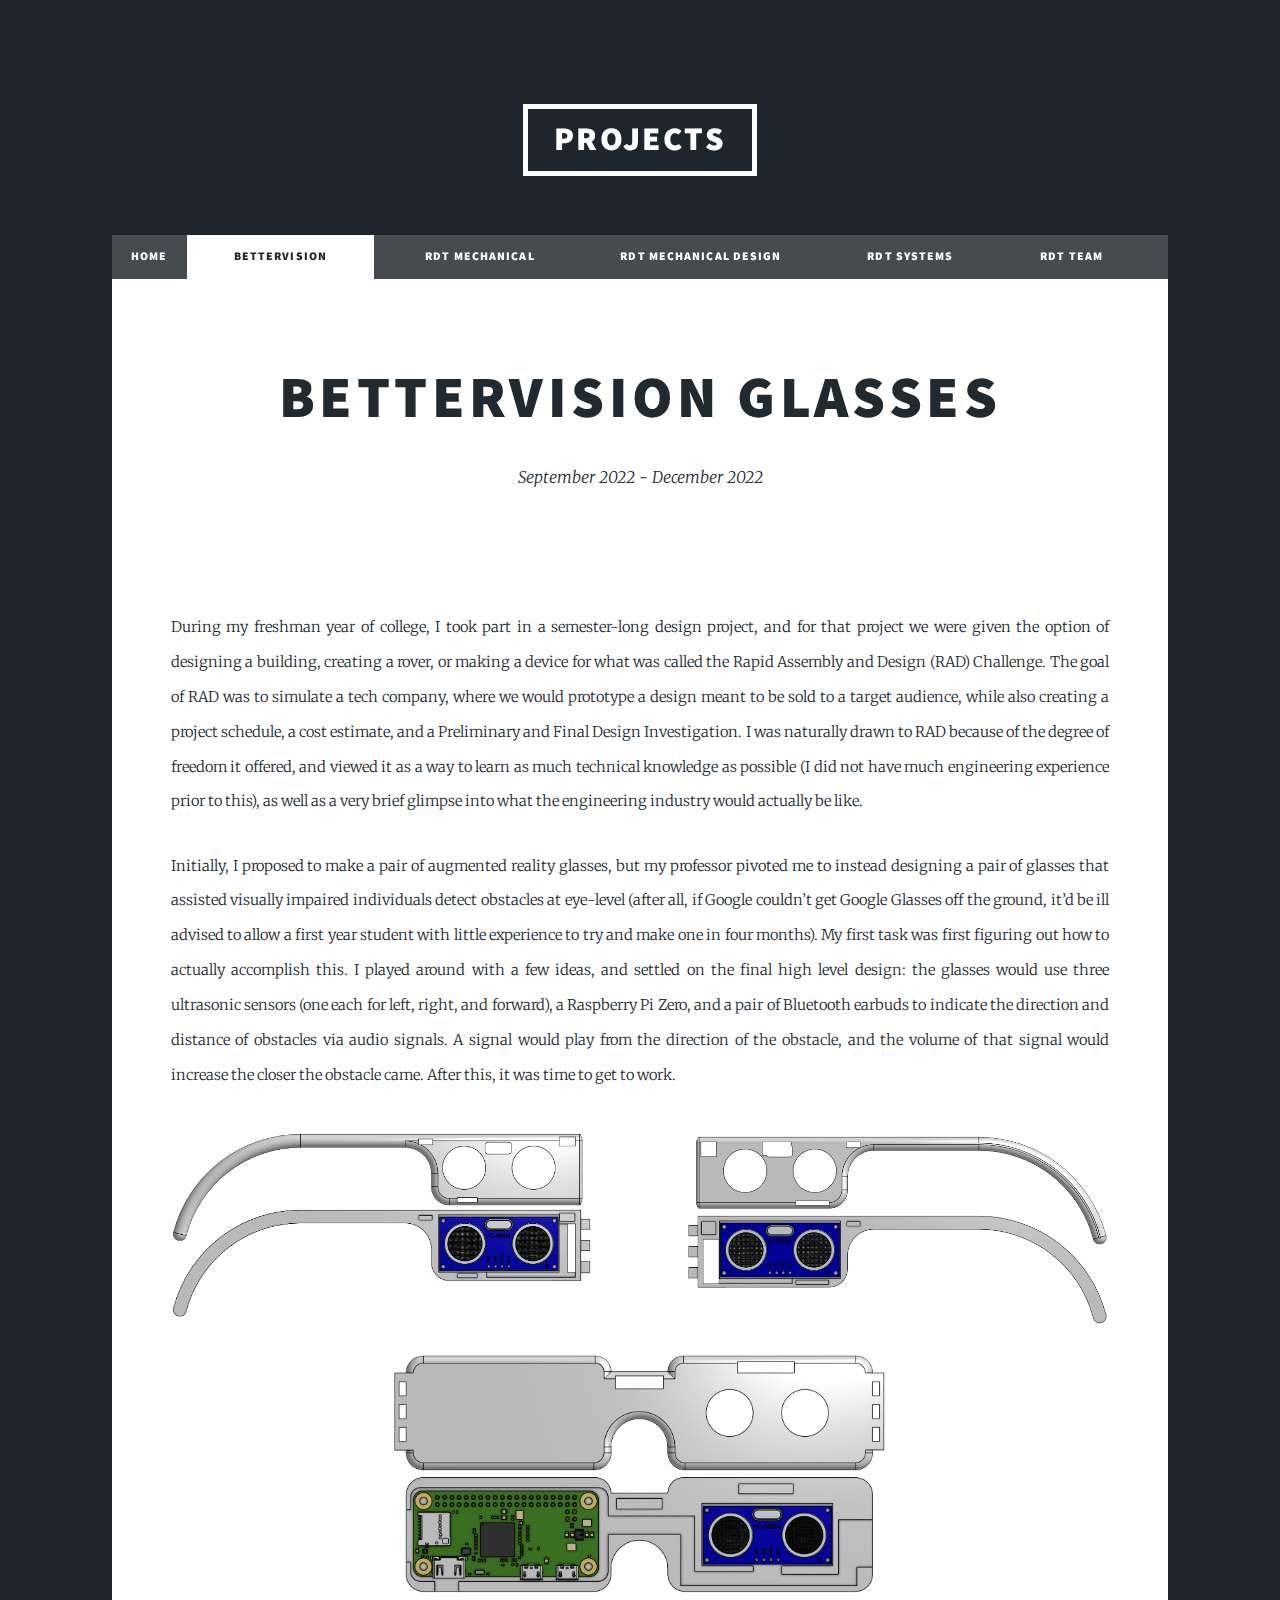
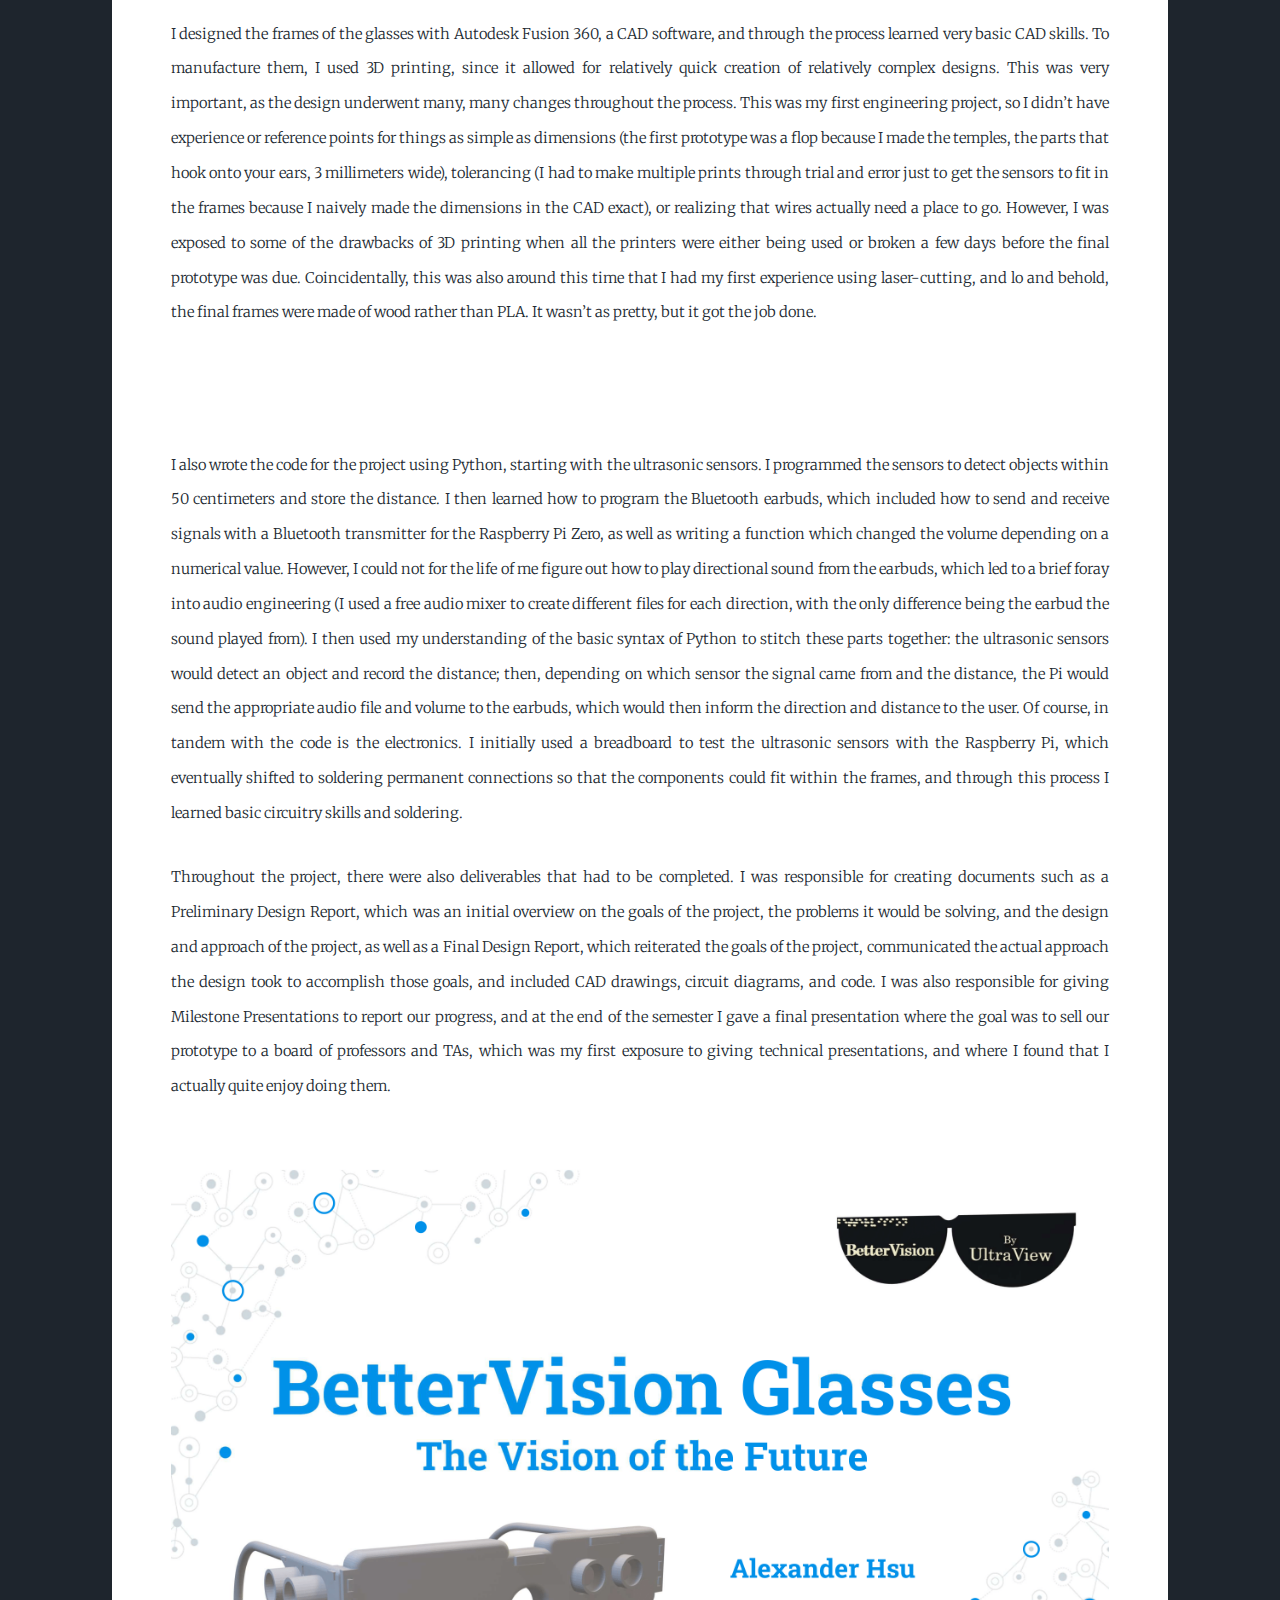
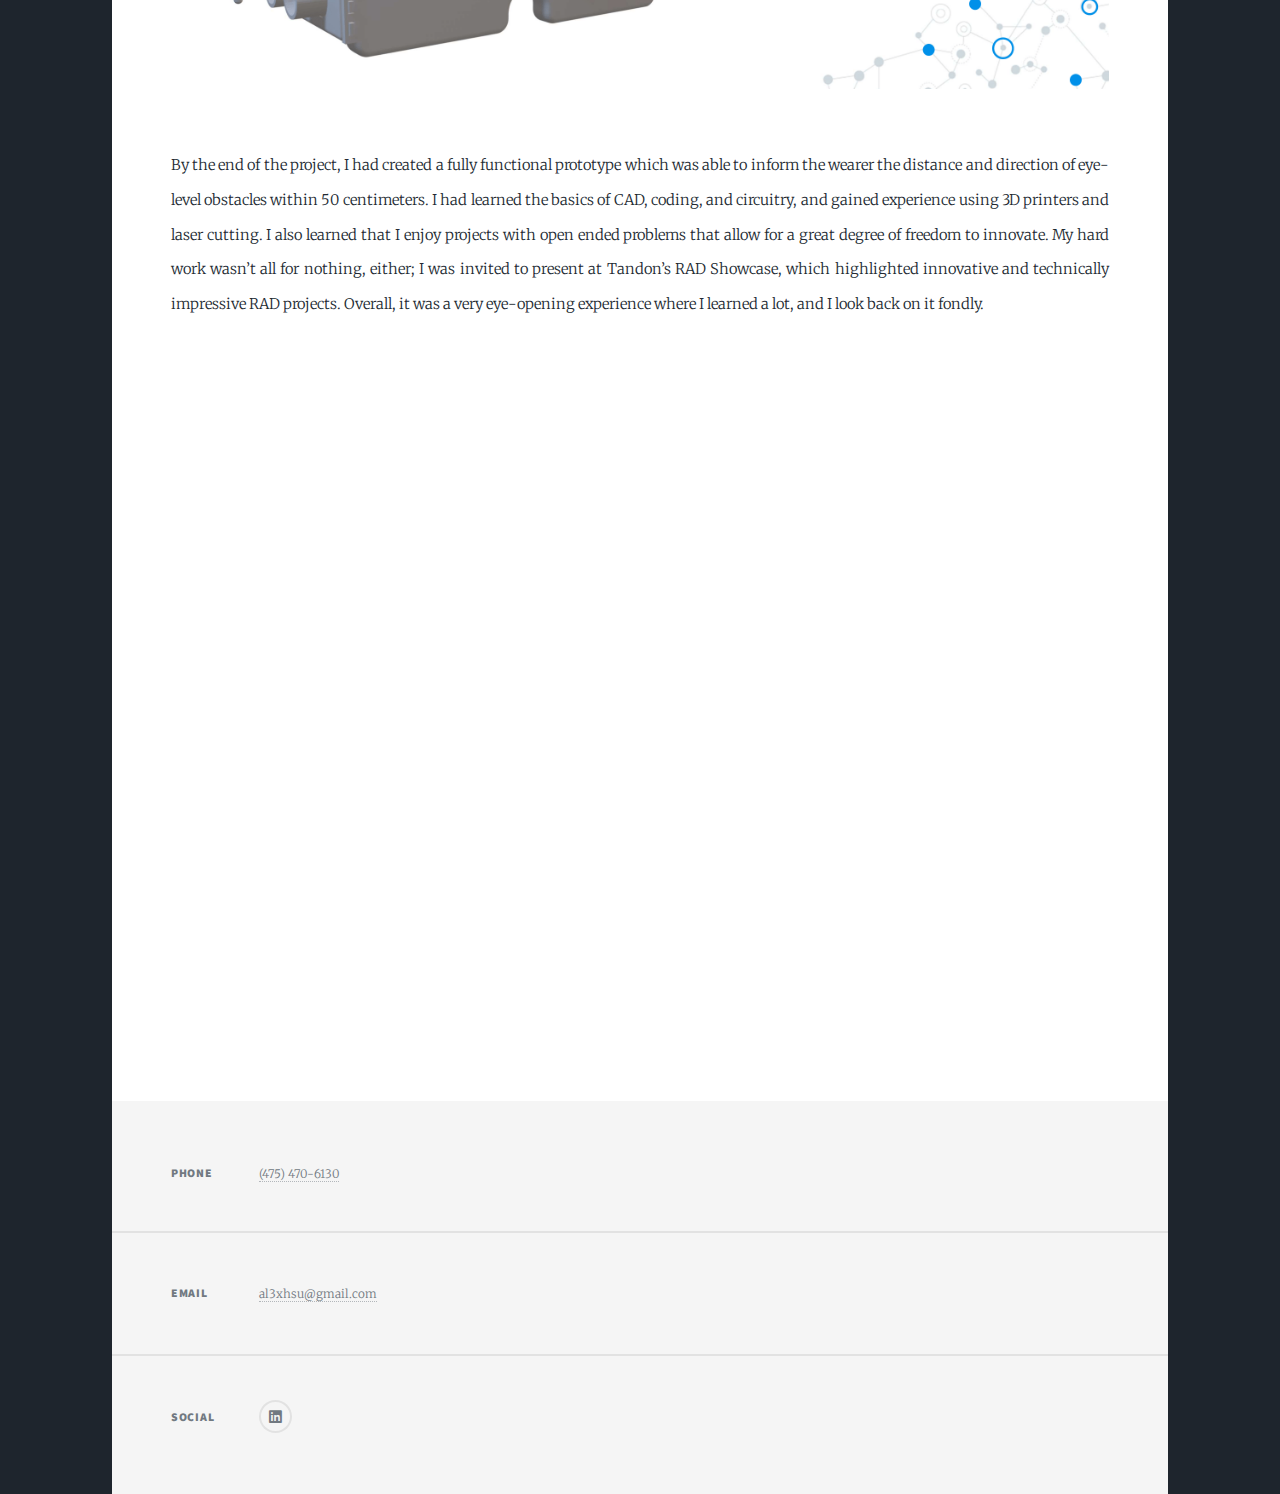
==== commit 92c251c8: "Update bettervision.html" ====
--- a/bettervision.html
+++ b/bettervision.html
@@ -54,7 +54,14 @@
 								<p>Throughout the project, there were also deliverables that had to be completed. I was responsible for creating documents such as a Preliminary Design Report, which was an initial overview on the goals of the project, the problems it would be solving, and the design and approach of the project, as well as a Final Design Report, which reiterated the goals of the project, communicated the actual approach the design took to accomplish those goals, and included CAD drawings, circuit diagrams, and code. I was also responsible for giving Milestone Presentations to report our progress, and at the end of the semester I gave a final presentation where the goal was to sell our prototype to a board of professors and TAs, which was my first exposure to giving technical presentations, and where I found that I actually quite enjoy doing them.</p>
 								<div class="image main"><img src="images/bvpres.png" alt="" /></div>
 								<p>By the end of the project, I had created a fully functional prototype which was able to inform the wearer the distance and direction of eye-level obstacles within 50 centimeters. I had learned the basics of CAD, coding, and circuitry, and gained experience using 3D printers and laser cutting. I also learned that I enjoy projects with open ended problems that allow for a great degree of freedom to innovate. My hard work wasn’t all for nothing, either; I was invited to present at Tandon’s RAD Showcase, which highlighted innovative and technically impressive RAD projects. Overall, it was a very eye-opening experience where I learned a lot, and I look back on it fondly.</p>
-								<iframe width = 80% height = 40% src="https://www.youtube.com/embed/MuAS_kwCb08"></iframe>
+								<iframe max-width = 80% src="https://www.youtube.com/embed/MuAS_kwCb08"></iframe>
+								<div style="padding-bottom:56.25%; position:relative; display:block; width: 100%">
+									<iframe width="100%" height="100%"
+										src="https://www.youtube.com/embed/MuAS_kwCb08r"
+										frameborder="0" style="position:absolute; top:0; left: 0">
+										
+										</iframe>
+								</div>
 							</section>
 
 					</div>
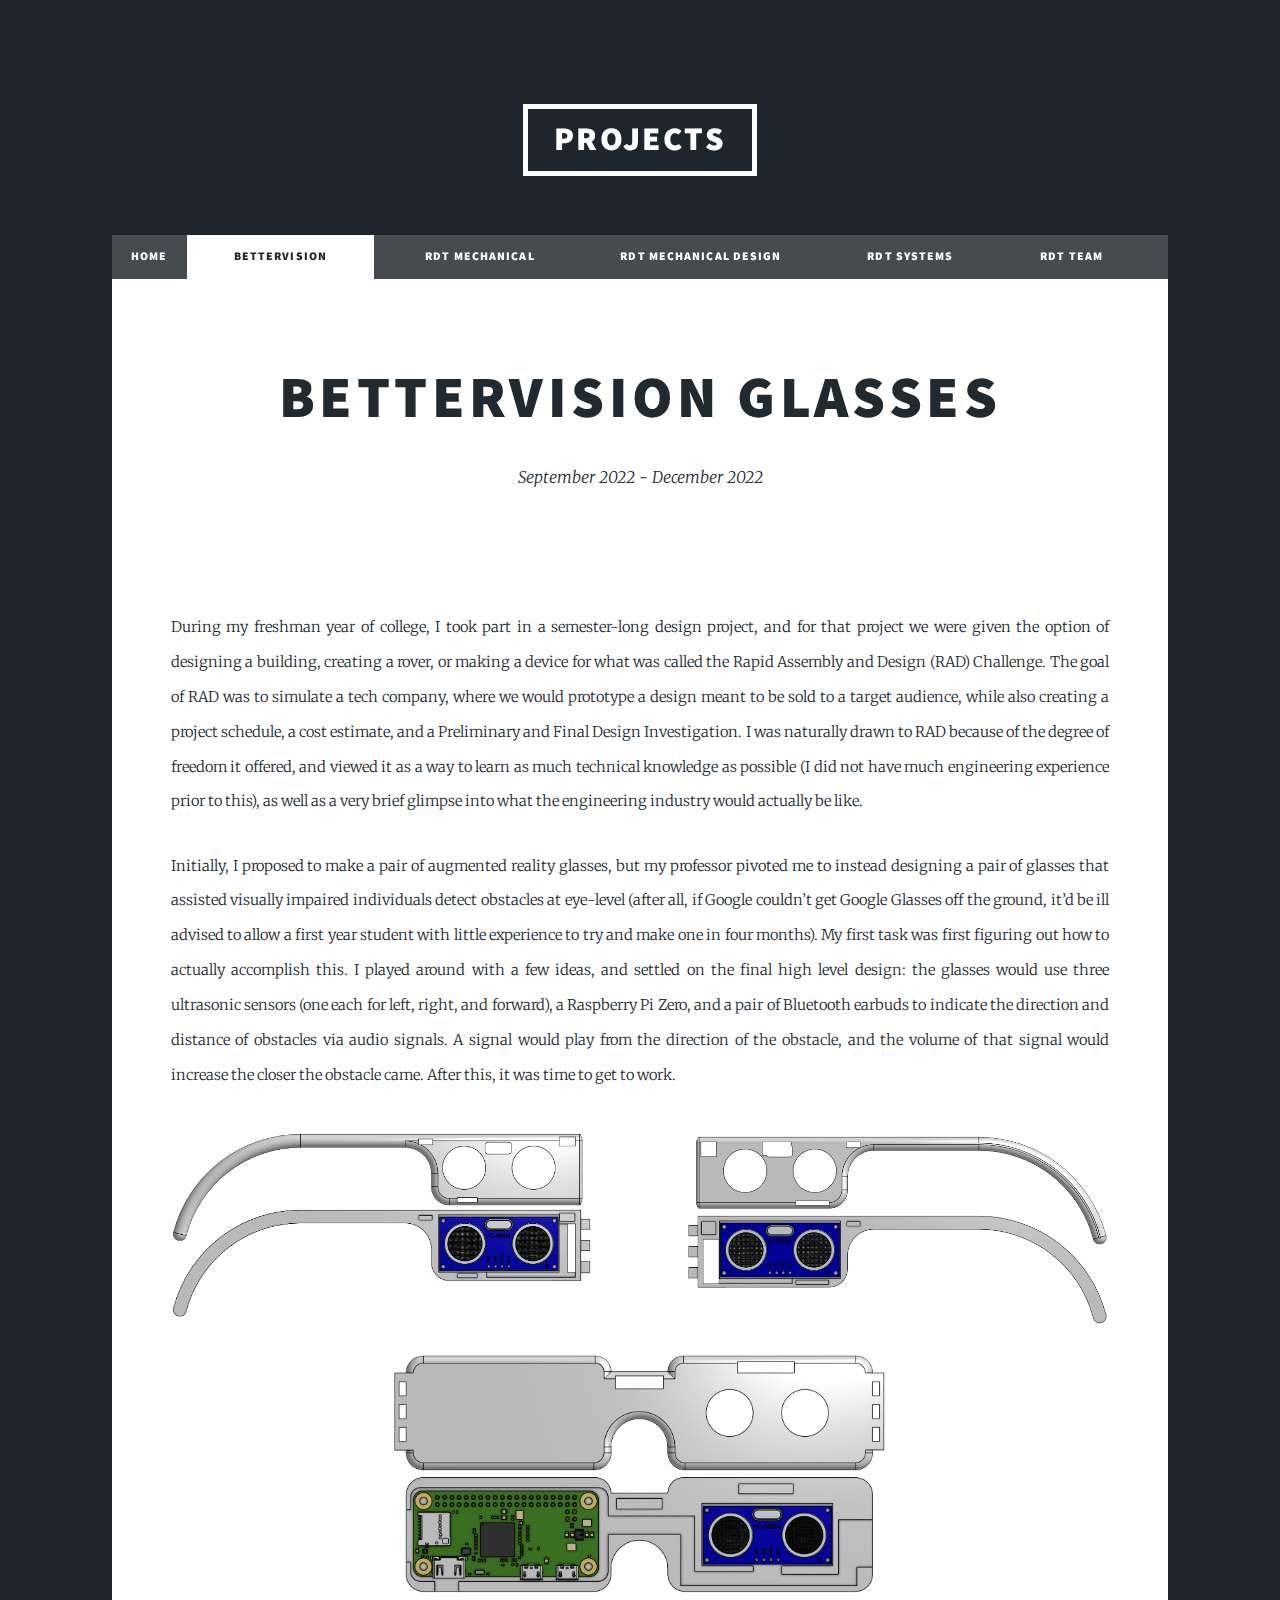
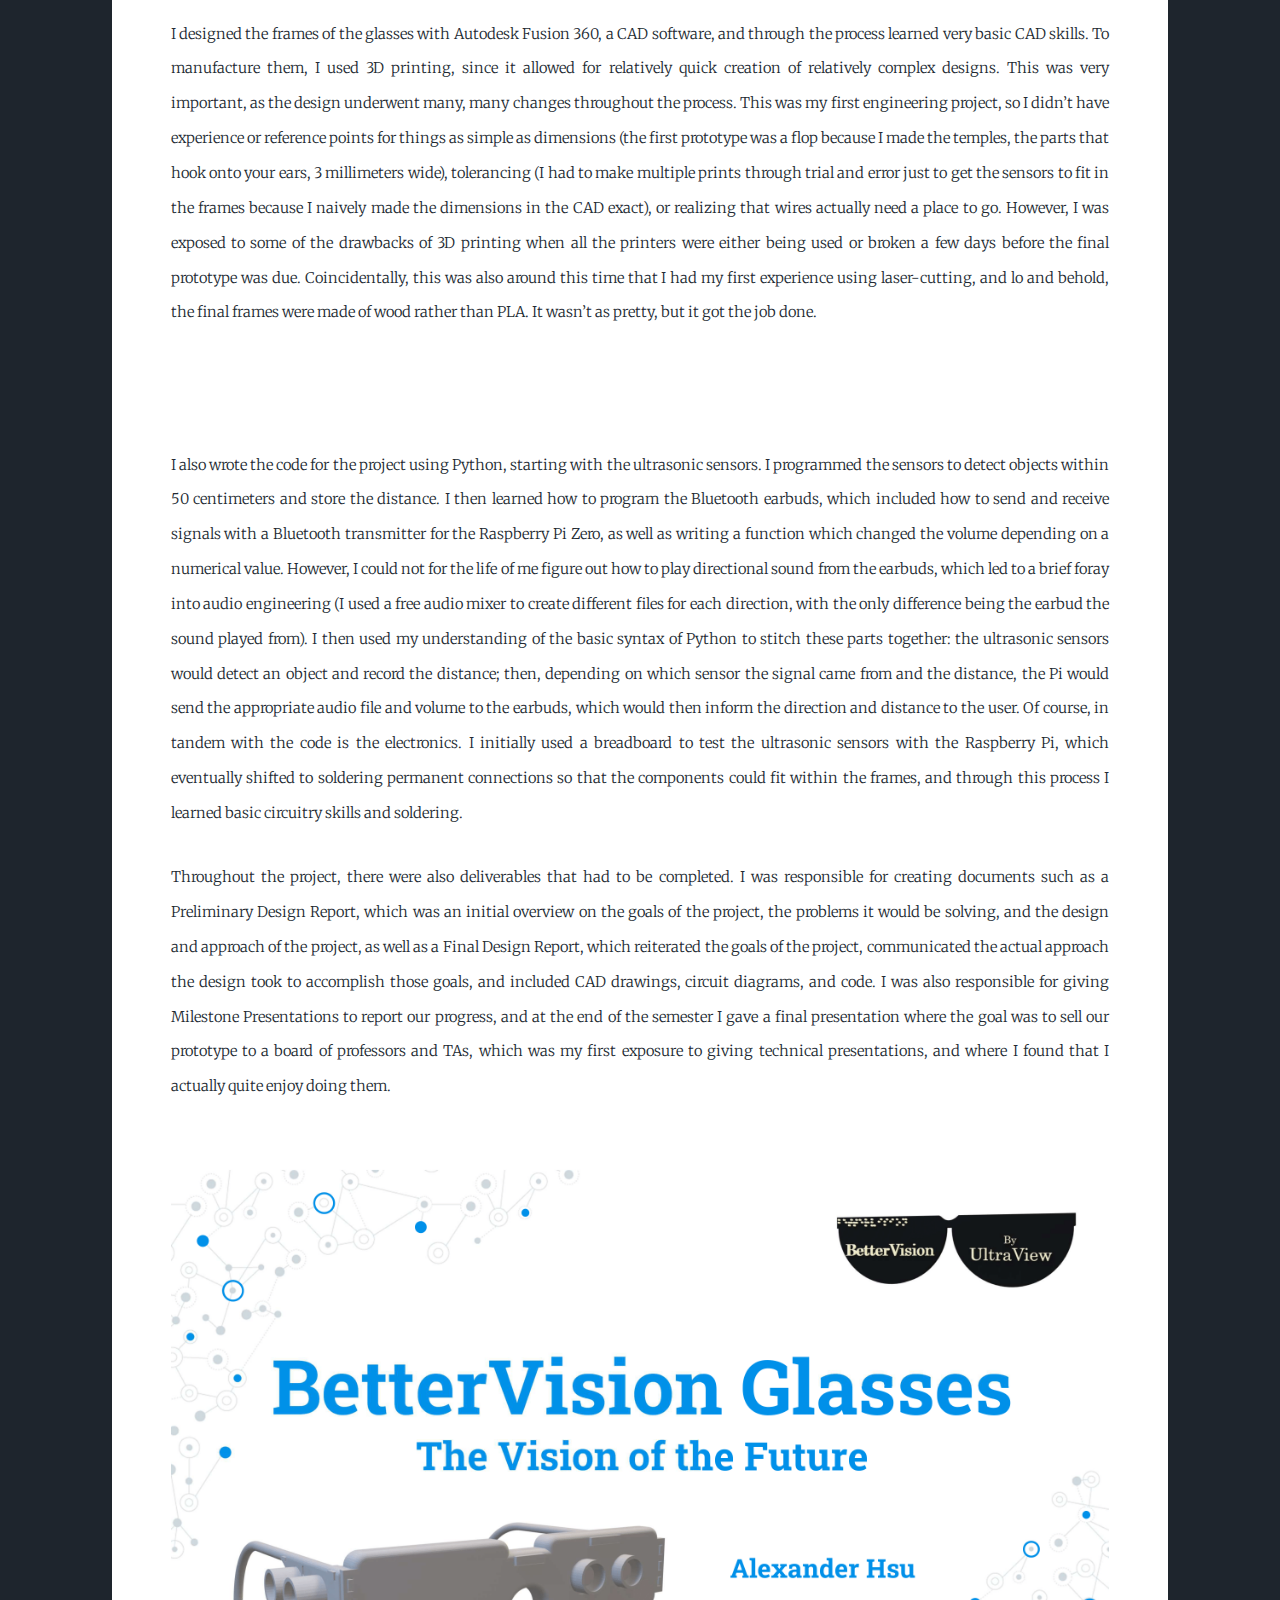
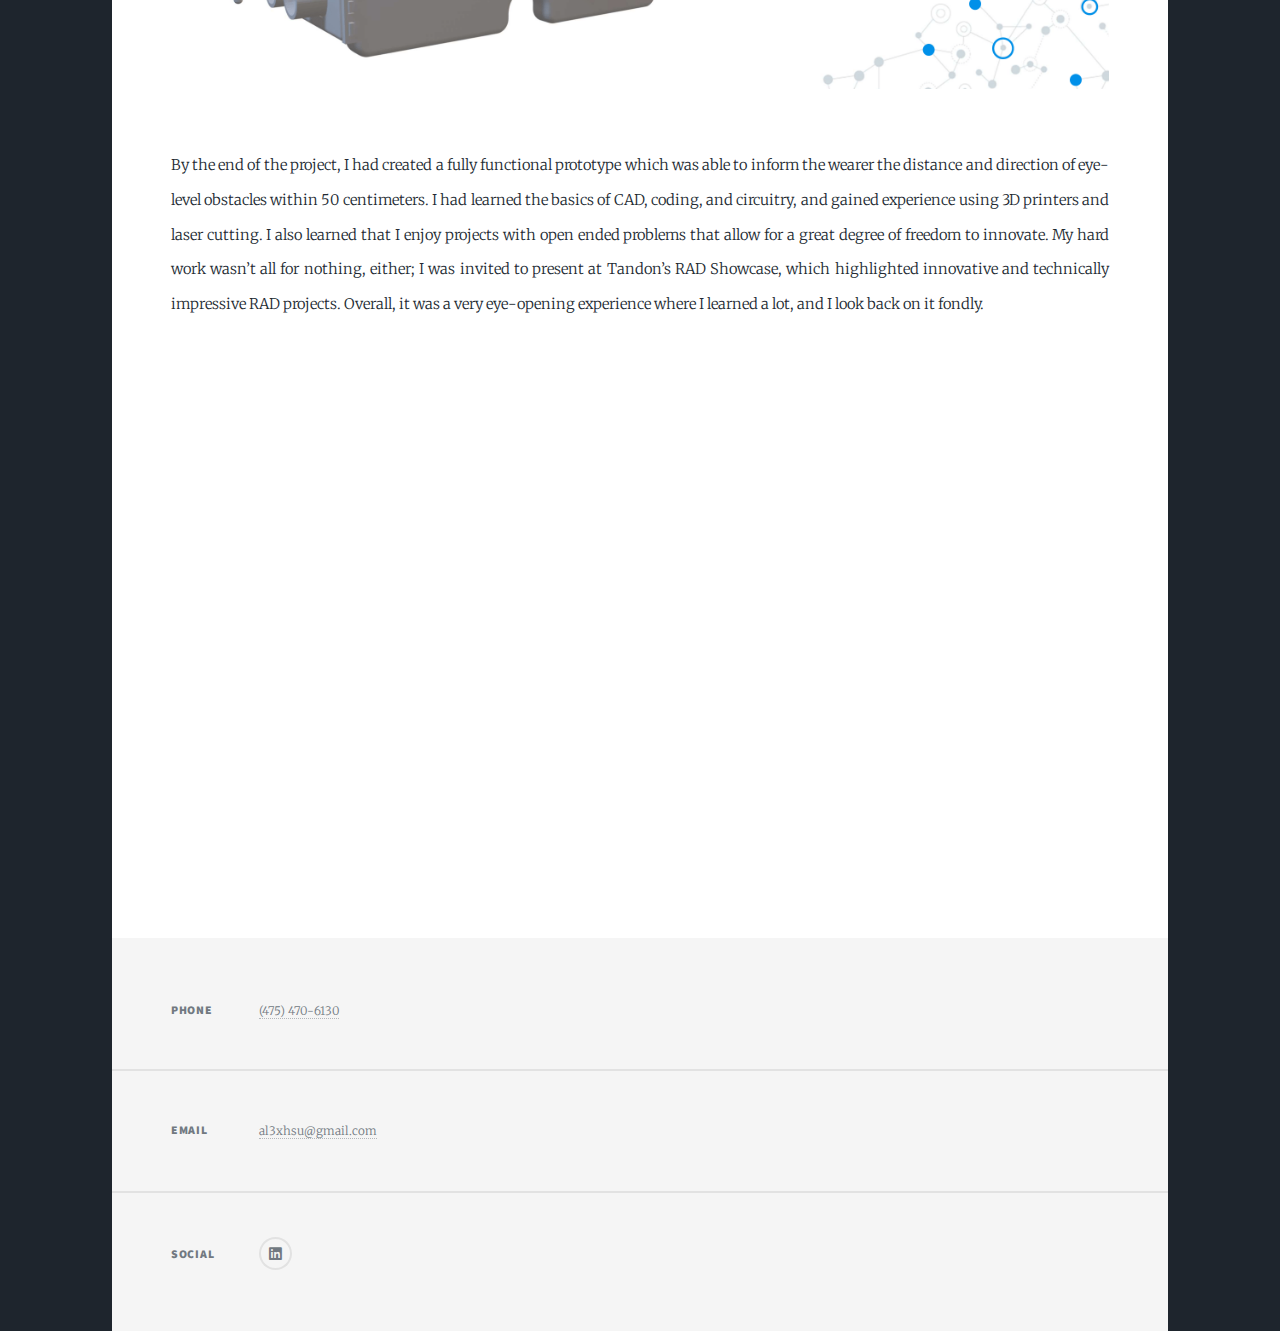
==== commit 0193f491: "Update bettervision.html" ====
--- a/bettervision.html
+++ b/bettervision.html
@@ -54,10 +54,9 @@
 								<p>Throughout the project, there were also deliverables that had to be completed. I was responsible for creating documents such as a Preliminary Design Report, which was an initial overview on the goals of the project, the problems it would be solving, and the design and approach of the project, as well as a Final Design Report, which reiterated the goals of the project, communicated the actual approach the design took to accomplish those goals, and included CAD drawings, circuit diagrams, and code. I was also responsible for giving Milestone Presentations to report our progress, and at the end of the semester I gave a final presentation where the goal was to sell our prototype to a board of professors and TAs, which was my first exposure to giving technical presentations, and where I found that I actually quite enjoy doing them.</p>
 								<div class="image main"><img src="images/bvpres.png" alt="" /></div>
 								<p>By the end of the project, I had created a fully functional prototype which was able to inform the wearer the distance and direction of eye-level obstacles within 50 centimeters. I had learned the basics of CAD, coding, and circuitry, and gained experience using 3D printers and laser cutting. I also learned that I enjoy projects with open ended problems that allow for a great degree of freedom to innovate. My hard work wasn’t all for nothing, either; I was invited to present at Tandon’s RAD Showcase, which highlighted innovative and technically impressive RAD projects. Overall, it was a very eye-opening experience where I learned a lot, and I look back on it fondly.</p>
-								<iframe max-width = 80% src="https://www.youtube.com/embed/MuAS_kwCb08"></iframe>
 								<div style="padding-bottom:56.25%; position:relative; display:block; width: 100%">
 									<iframe width="100%" height="100%"
-										src="https://www.youtube.com/embed/MuAS_kwCb08r"
+										src="https://www.youtube.com/embed/MuAS_kwCb08?si=6U8Wzx_LfK9-hQet" title="YouTube video player"
 										frameborder="0" style="position:absolute; top:0; left: 0">
 										
 										</iframe>
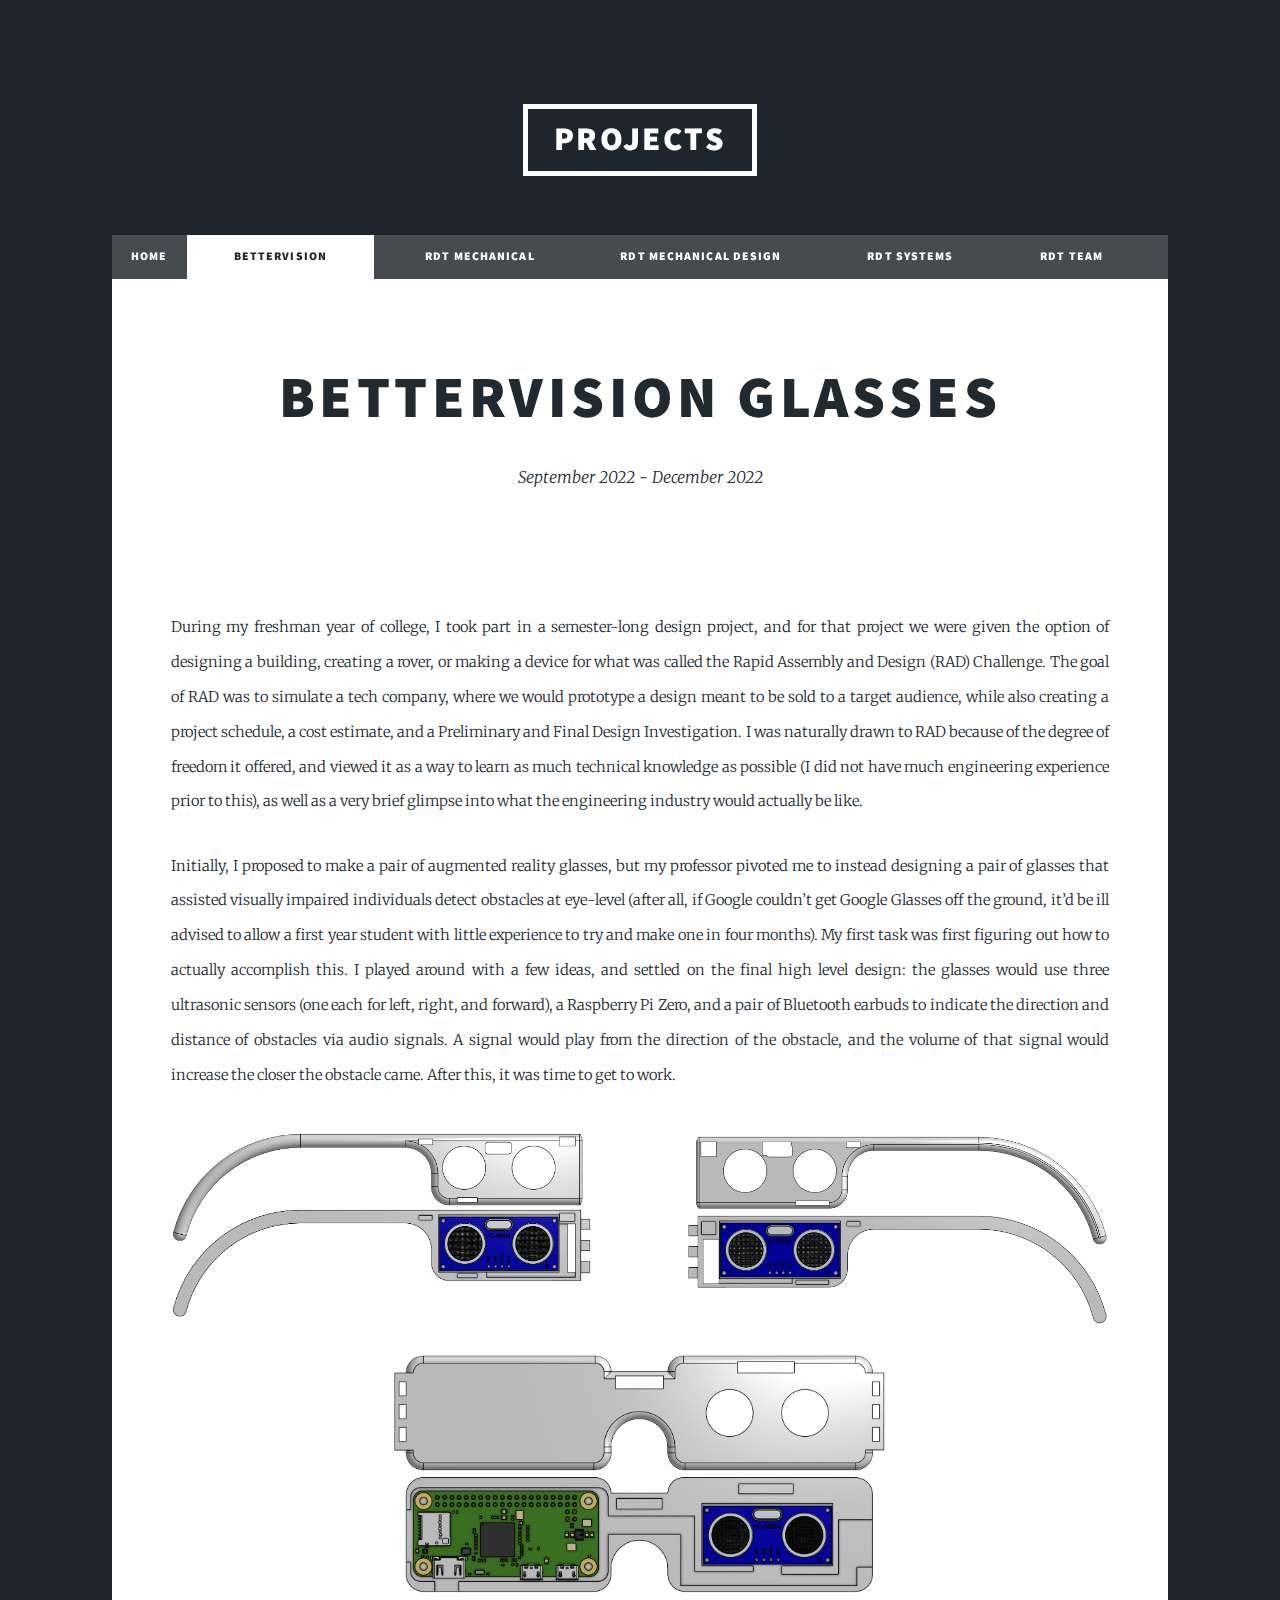
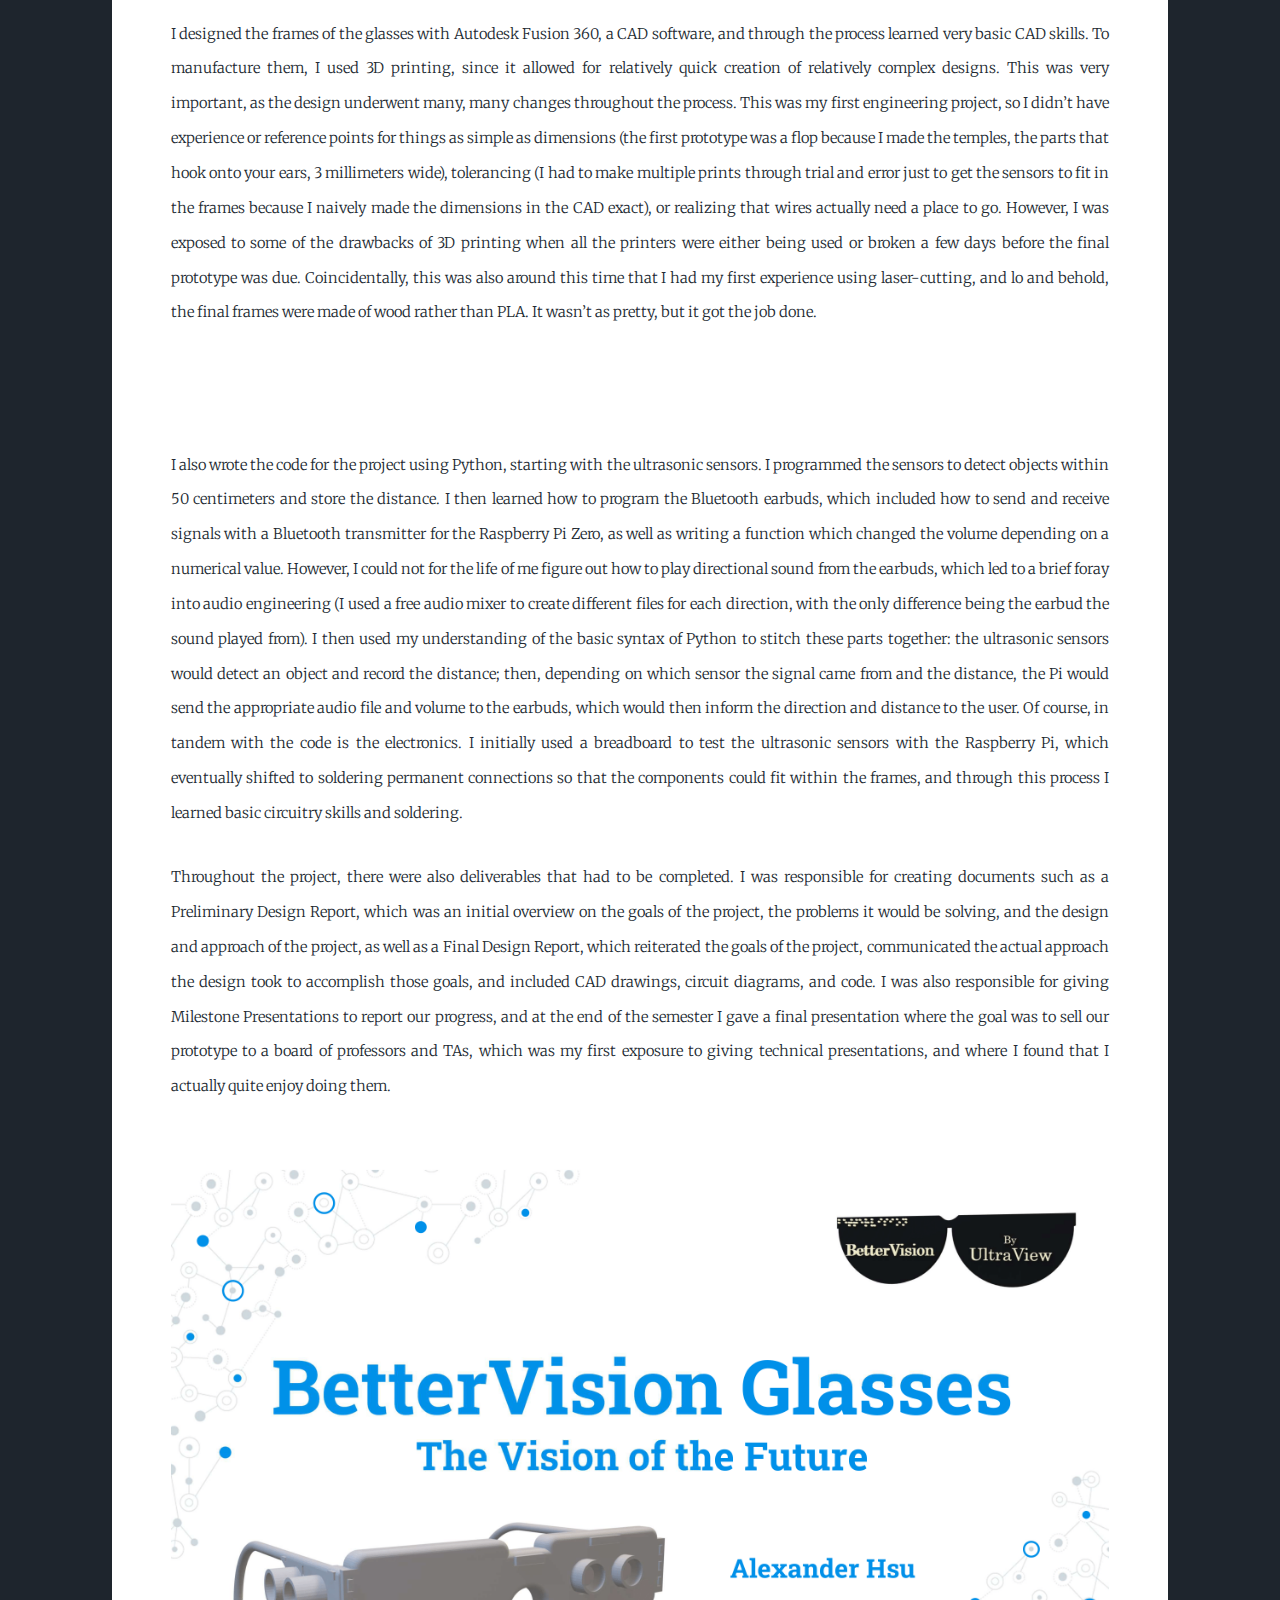
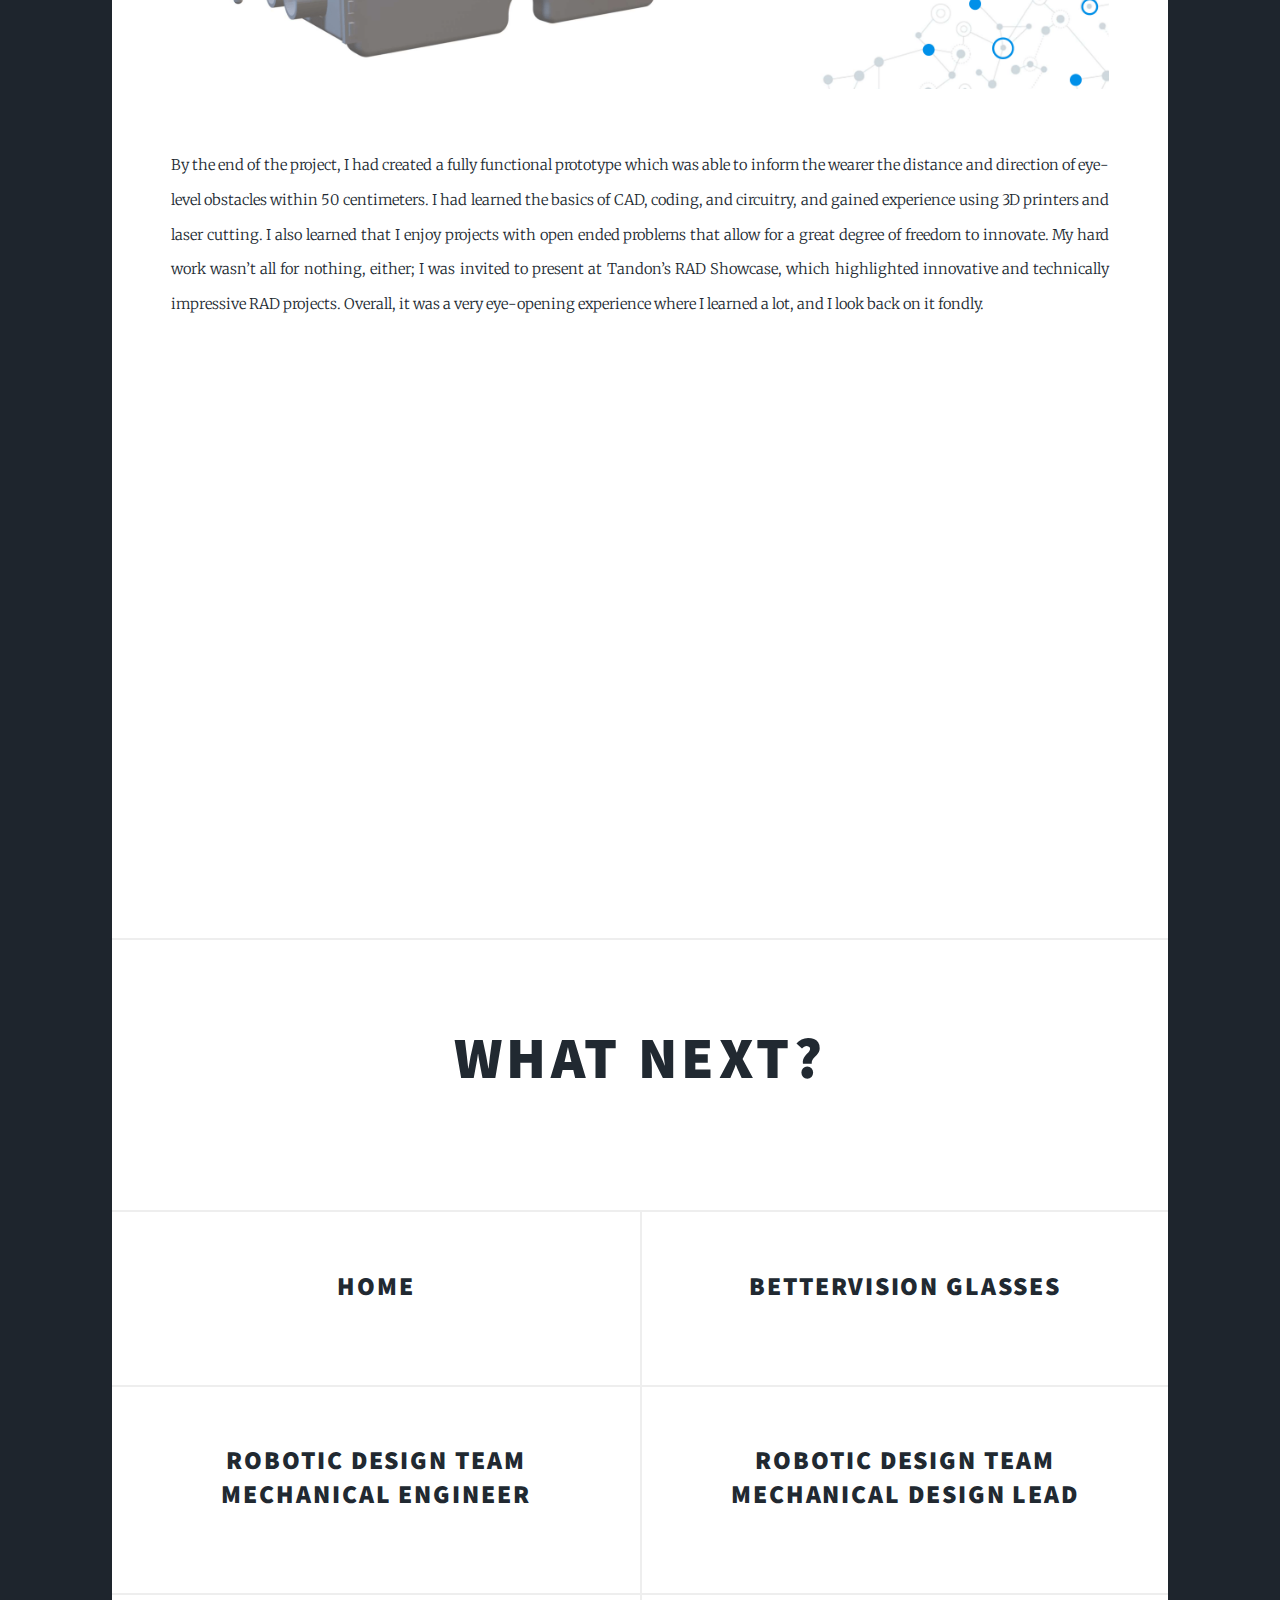
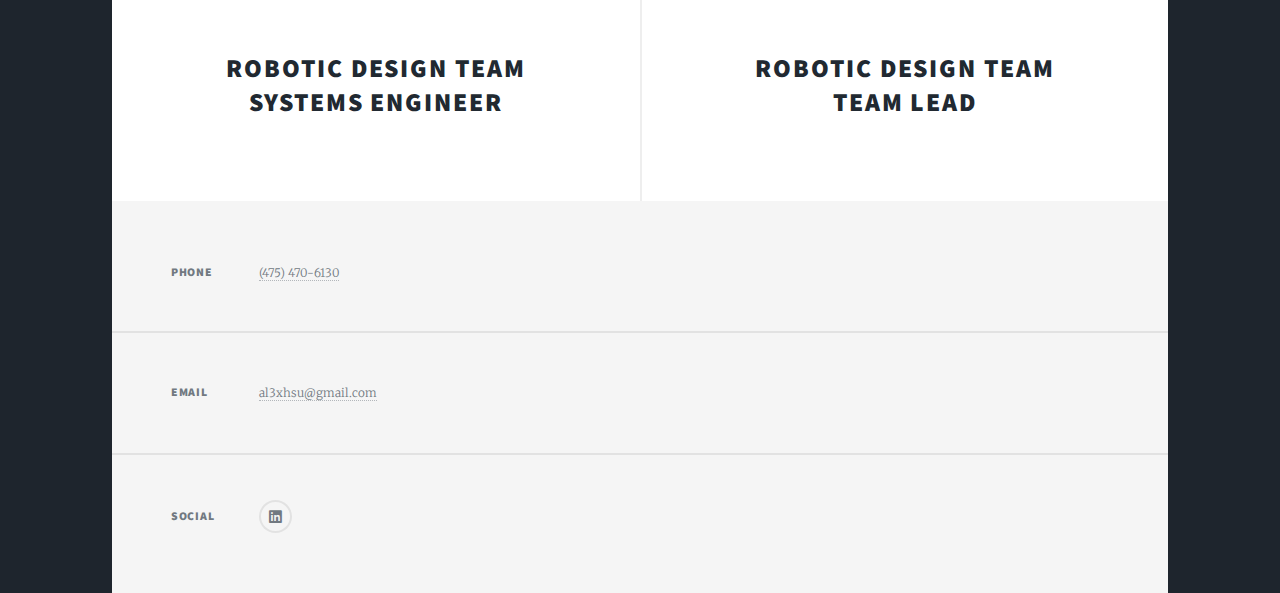
==== commit 7c25eba4: "Update bettervision.html" ====
--- a/bettervision.html
+++ b/bettervision.html
@@ -62,6 +62,51 @@
 										</iframe>
 								</div>
 							</section>
+						<article class="post featured">
+								<header class="major">
+									</span>
+									<h2>What Next?</h2>
+								</header>
+								
+							</article>
+							<section class="posts">
+								<article>
+									<header>
+										<h2><a href="index.html">Home
+										</a></h2>
+									</header>
+									</article>
+								<article>
+									<header>
+										<h2><a href="bettervision.html">BetterVision Glasses
+										</a></h2>
+									</header>
+									</article>
+								<article>
+									<header>
+										<h2><a href="rdt-meche.html">Robotic Design Team Mechanical Engineer
+										</a></h2>
+									</header>
+								</article>
+								<article>
+									<header>
+										<h2><a href="rdt-mechanical-design-lead.html">Robotic Design Team Mechanical Design Lead
+										</a></h2>
+									</header>
+								</article>
+								<article>
+									<header>
+										<h2><a href="rdt-se.html">Robotic Design Team Systems Engineer
+										</a></h2>
+									</header>
+									</article>
+								<article>
+									<header>
+										<h2><a href="rdt-team-lead.html">Robotic Design Team <br />Team Lead
+										</a></h2>
+									</header>
+								</article>
+								
 
 					</div>
 
